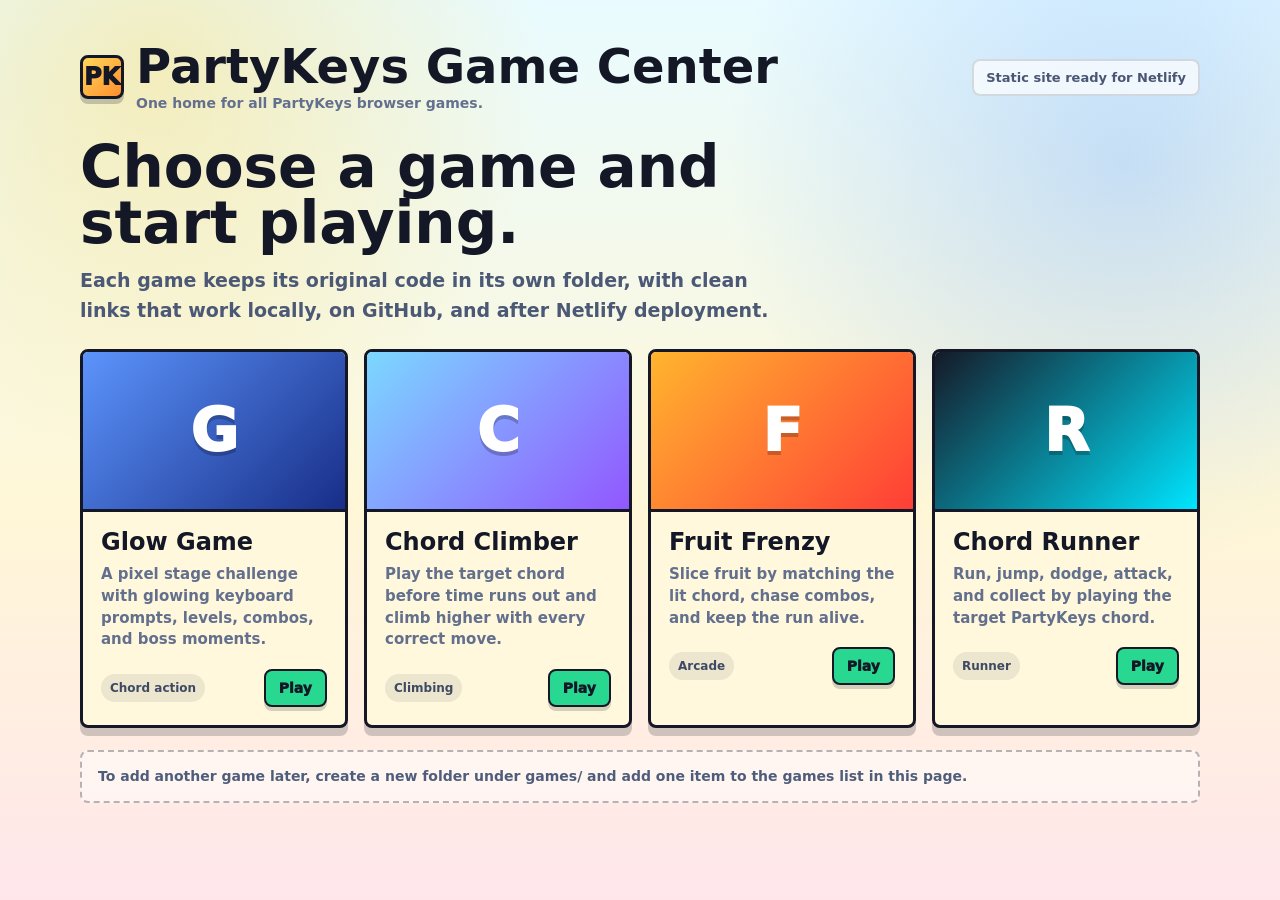
==== partykeys-games/index.html @ 01f0433d "Add files via upload" ====
<!doctype html>
<html lang="en">
  <head>
    <meta charset="UTF-8" />
    <meta name="viewport" content="width=device-width, initial-scale=1.0" />
    <title>PartyKeys Game Center</title>
    <style>
      :root {
        --ink: #131726;
        --paper: #fff8dd;
        --muted: #63708d;
        --line: rgba(19, 23, 38, 0.14);
        --hot: #ff3e6c;
        --sun: #ffd75a;
        --mint: #28d891;
        --blue: #2f7dff;
      }

      * {
        box-sizing: border-box;
      }

      body {
        margin: 0;
        min-height: 100vh;
        color: var(--ink);
        font-family: Inter, ui-sans-serif, system-ui, -apple-system, BlinkMacSystemFont, "Segoe UI", sans-serif;
        background:
          radial-gradient(circle at 12% 8%, rgba(255, 215, 90, 0.38), transparent 28%),
          radial-gradient(circle at 88% 18%, rgba(47, 125, 255, 0.22), transparent 30%),
          linear-gradient(180deg, #e9fbff 0%, #fff7d7 56%, #ffe6eb 100%);
      }

      a {
        color: inherit;
        text-decoration: none;
      }

      .shell {
        width: min(1120px, calc(100% - 32px));
        margin: 0 auto;
        padding: 28px 0 40px;
      }

      header {
        display: flex;
        align-items: center;
        justify-content: space-between;
        gap: 18px;
        padding: 16px 0 28px;
      }

      .brand {
        display: flex;
        align-items: center;
        gap: 12px;
        min-width: 0;
      }

      .logo {
        display: grid;
        place-items: center;
        width: 44px;
        height: 44px;
        flex: 0 0 auto;
        border: 3px solid var(--ink);
        border-radius: 8px;
        background: linear-gradient(135deg, var(--sun), #ff8f2d);
        box-shadow: 0 5px 0 rgba(19, 23, 38, 0.22);
        font-size: 24px;
        font-weight: 950;
      }

      .brand h1 {
        margin: 0;
        font-size: clamp(24px, 4.4vw, 48px);
        line-height: 0.95;
        letter-spacing: 0;
      }

      .brand p {
        margin: 5px 0 0;
        color: var(--muted);
        font-size: 14px;
        font-weight: 750;
      }

      .badge {
        flex: 0 0 auto;
        padding: 9px 12px;
        border: 2px solid var(--line);
        border-radius: 8px;
        background: rgba(255, 255, 255, 0.7);
        color: #495674;
        font-size: 13px;
        font-weight: 850;
      }

      .hero {
        display: grid;
        gap: 18px;
        margin-bottom: 24px;
      }

      .hero-copy {
        width: min(720px, 100%);
      }

      .hero-copy h2 {
        margin: 0;
        font-size: clamp(28px, 5vw, 58px);
        line-height: 0.98;
        letter-spacing: 0;
      }

      .hero-copy p {
        margin: 14px 0 0;
        color: #4b5876;
        font-size: clamp(16px, 2vw, 19px);
        line-height: 1.55;
        font-weight: 700;
      }

      .game-grid {
        display: grid;
        grid-template-columns: repeat(auto-fit, minmax(240px, 1fr));
        gap: 16px;
      }

      .game-card {
        position: relative;
        min-height: 340px;
        overflow: hidden;
        border: 3px solid var(--ink);
        border-radius: 8px;
        background: var(--paper);
        box-shadow: 0 8px 0 rgba(19, 23, 38, 0.2);
        transition: transform 160ms ease, box-shadow 160ms ease;
      }

      .game-card:hover {
        transform: translateY(-4px);
        box-shadow: 0 12px 0 rgba(19, 23, 38, 0.22);
      }

      .card-art {
        height: 160px;
        display: grid;
        place-items: center;
        border-bottom: 3px solid var(--ink);
        color: #fff;
        font-size: 58px;
        font-weight: 950;
        text-shadow: 0 4px 0 rgba(0, 0, 0, 0.22);
      }

      .game-card:nth-child(1) .card-art {
        background: linear-gradient(135deg, #5c94fc, #182e88);
      }

      .game-card:nth-child(2) .card-art {
        background: linear-gradient(135deg, #7bd8ff, #9257ff);
      }

      .game-card:nth-child(3) .card-art {
        background: linear-gradient(135deg, #ffb52e, #ff3e36);
      }

      .game-card:nth-child(4) .card-art {
        background: linear-gradient(135deg, #151a28, #00e5ff);
      }

      .card-body {
        padding: 18px;
      }

      .card-body h3 {
        margin: 0;
        font-size: 24px;
        line-height: 1;
      }

      .card-body p {
        margin: 10px 0 18px;
        color: var(--muted);
        font-size: 15px;
        line-height: 1.45;
        font-weight: 700;
      }

      .card-footer {
        display: flex;
        align-items: center;
        justify-content: space-between;
        gap: 10px;
      }

      .tag {
        padding: 7px 9px;
        border-radius: 999px;
        background: rgba(19, 23, 38, 0.08);
        color: #3e4962;
        font-size: 12px;
        font-weight: 850;
      }

      .play {
        padding: 9px 13px;
        border: 2px solid var(--ink);
        border-radius: 8px;
        background: var(--mint);
        color: var(--ink);
        font-size: 14px;
        font-weight: 950;
        box-shadow: 0 4px 0 rgba(19, 23, 38, 0.18);
      }

      .add-note {
        margin-top: 22px;
        padding: 14px 16px;
        border: 2px dashed rgba(19, 23, 38, 0.3);
        border-radius: 8px;
        background: rgba(255, 255, 255, 0.48);
        color: #4f5d7c;
        font-size: 14px;
        font-weight: 750;
        line-height: 1.5;
      }

      @media (max-width: 840px) {
        header {
          align-items: flex-start;
          flex-direction: column;
        }

        .game-grid {
          grid-template-columns: 1fr;
        }

        .game-card {
          min-height: 0;
        }

        .card-art {
          height: 132px;
        }
      }

      @media (max-width: 520px) {
        .shell {
          width: min(100% - 20px, 1120px);
          padding-top: 16px;
        }

        .logo {
          width: 38px;
          height: 38px;
        }

        .card-body {
          padding: 15px;
        }
      }
    </style>
  </head>
  <body>
    <div class="shell">
      <header>
        <div class="brand">
          <div class="logo">PK</div>
          <div>
            <h1>PartyKeys Game Center</h1>
            <p>One home for all PartyKeys browser games.</p>
          </div>
        </div>
        <div class="badge">Static site ready for Netlify</div>
      </header>

      <main>
        <section class="hero" aria-labelledby="heroTitle">
          <div class="hero-copy">
            <h2 id="heroTitle">Choose a game and start playing.</h2>
            <p>Each game keeps its original code in its own folder, with clean links that work locally, on GitHub, and after Netlify deployment.</p>
          </div>
        </section>

        <section class="game-grid" id="gameGrid" aria-label="PartyKeys games"></section>

        <div class="add-note">
          To add another game later, create a new folder under <strong>games/</strong> and add one item to the <strong>games</strong> list in this page.
        </div>
      </main>
    </div>

    <script>
      const games = [
        {
          title: "Glow Game",
          description: "A pixel stage challenge with glowing keyboard prompts, levels, combos, and boss moments.",
          url: "./games/glow-game/",
          mark: "G",
          tag: "Chord action"
        },
        {
          title: "Chord Climber",
          description: "Play the target chord before time runs out and climb higher with every correct move.",
          url: "./games/chord-climber/",
          mark: "C",
          tag: "Climbing"
        },
        {
          title: "Fruit Frenzy",
          description: "Slice fruit by matching the lit chord, chase combos, and keep the run alive.",
          url: "./games/fruit-frenzy/",
          mark: "F",
          tag: "Arcade"
        },
        {
          title: "Chord Runner",
          description: "Run, jump, dodge, attack, and collect by playing the target PartyKeys chord.",
          url: "./games/chord-runner/",
          mark: "R",
          tag: "Runner"
        }
      ];

      const gameGrid = document.getElementById("gameGrid");

      gameGrid.innerHTML = games.map((game) => `
        <a class="game-card" href="${game.url}" aria-label="Play ${game.title}">
          <div class="card-art" aria-hidden="true">${game.mark}</div>
          <div class="card-body">
            <h3>${game.title}</h3>
            <p>${game.description}</p>
            <div class="card-footer">
              <span class="tag">${game.tag}</span>
              <span class="play">Play</span>
            </div>
          </div>
        </a>
      `).join("");
    </script>
  </body>
</html>
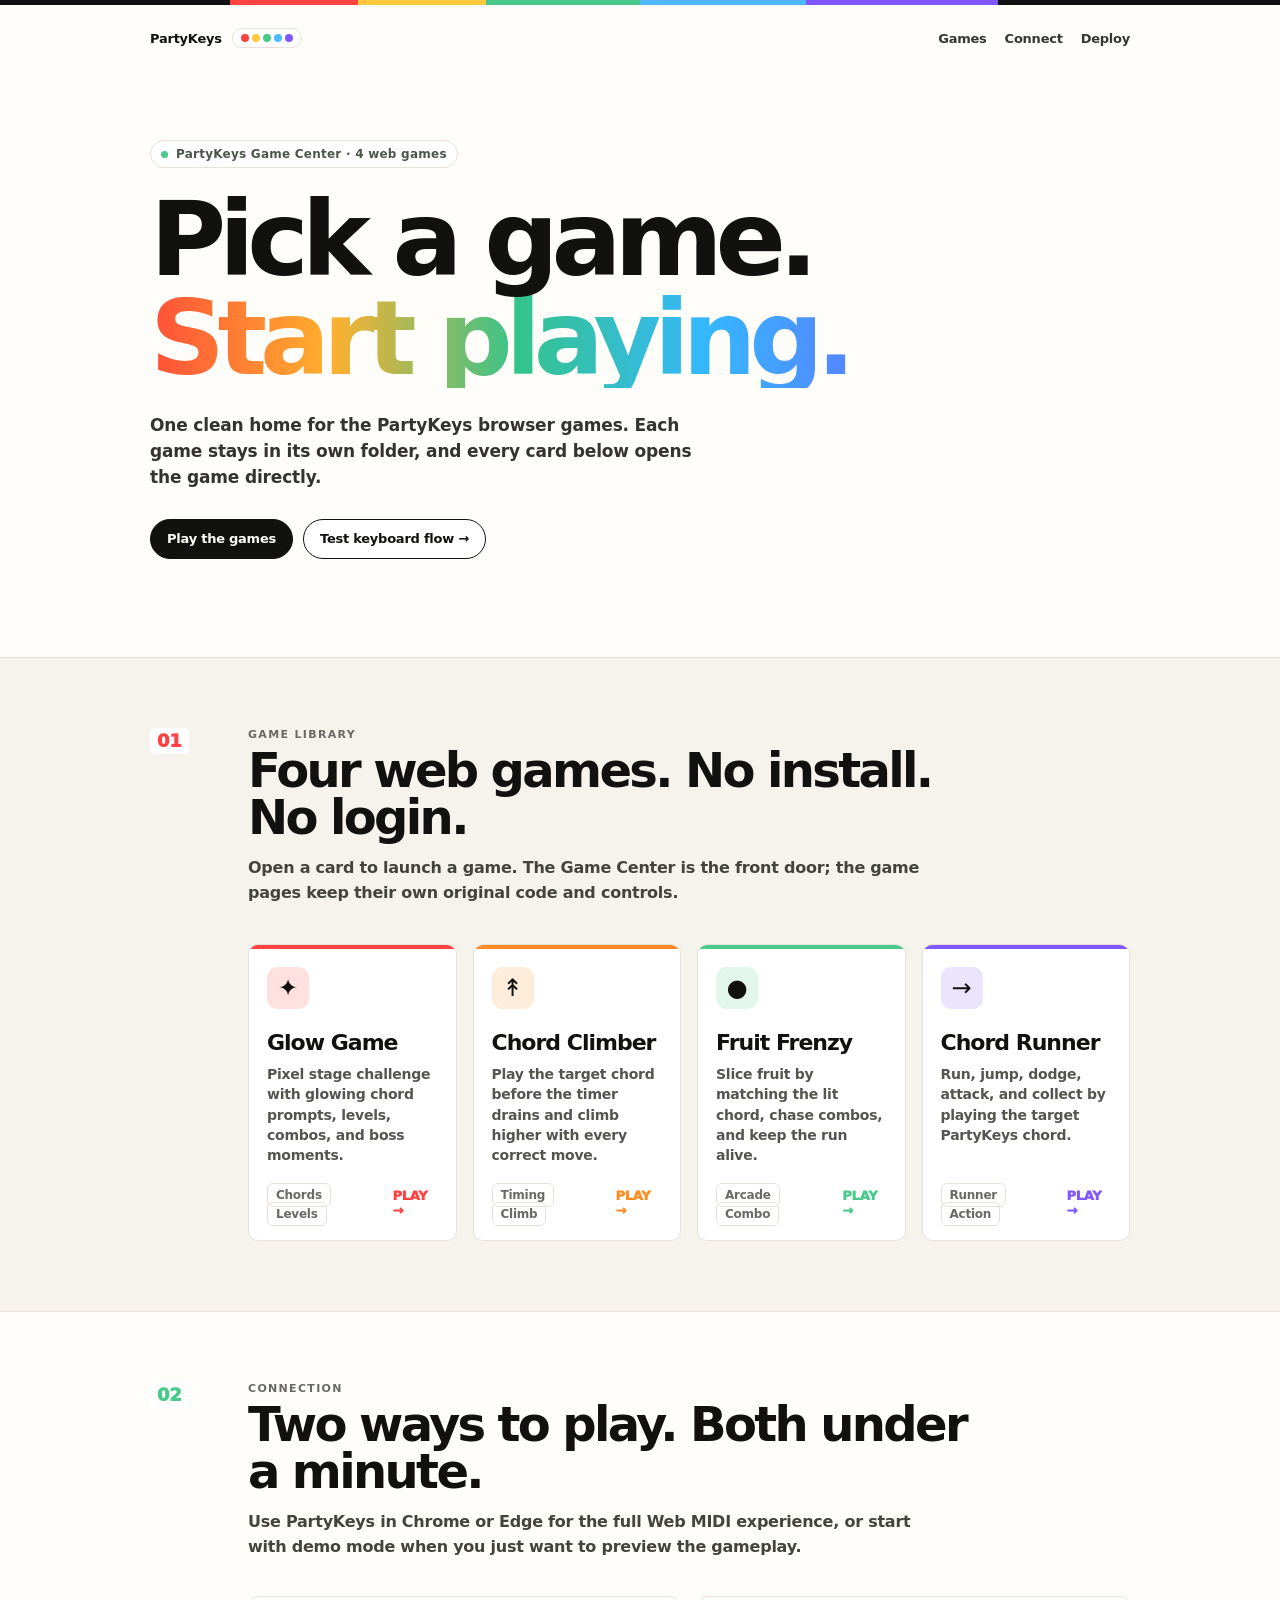
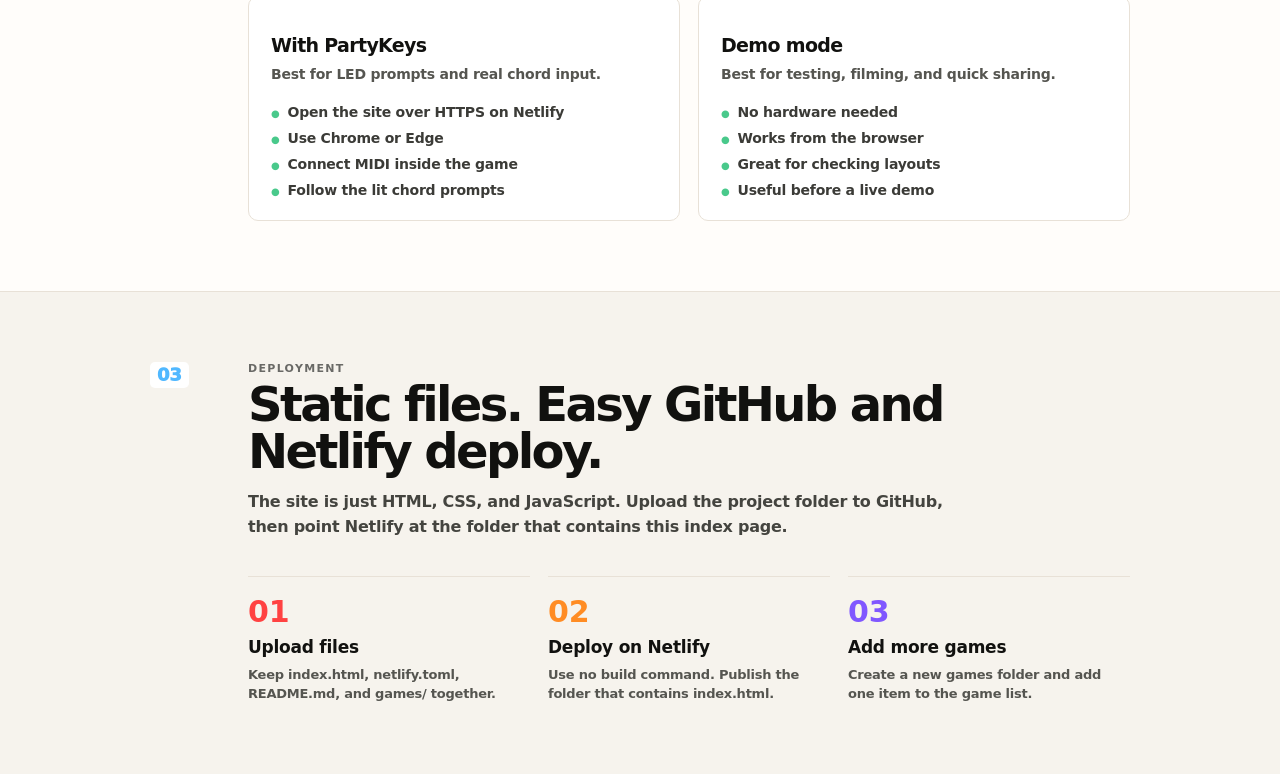
==== commit 5c702f02: "Add files via upload" ====
--- a/partykeys-games/index.html
+++ b/partykeys-games/index.html
@@ -3,32 +3,45 @@
   <head>
     <meta charset="UTF-8" />
     <meta name="viewport" content="width=device-width, initial-scale=1.0" />
-    <title>PartyKeys Game Center</title>
+    <title>PartyKeys Games</title>
     <style>
       :root {
-        --ink: #131726;
-        --paper: #fff8dd;
-        --muted: #63708d;
-        --line: rgba(19, 23, 38, 0.14);
-        --hot: #ff3e6c;
-        --sun: #ffd75a;
-        --mint: #28d891;
-        --blue: #2f7dff;
+        --ink: #11110f;
+        --muted: #696966;
+        --paper: #fffdfa;
+        --soft: #f6f3ed;
+        --line: #e8e1d7;
+        --red: #ff4242;
+        --yellow: #ffc83d;
+        --green: #49c98b;
+        --blue: #50b8ff;
+        --violet: #8057ff;
+        --orange: #ff8c24;
       }
 
       * {
         box-sizing: border-box;
       }
 
+      html {
+        scroll-behavior: smooth;
+      }
+
       body {
         margin: 0;
-        min-height: 100vh;
         color: var(--ink);
+        background: var(--paper);
         font-family: Inter, ui-sans-serif, system-ui, -apple-system, BlinkMacSystemFont, "Segoe UI", sans-serif;
-        background:
-          radial-gradient(circle at 12% 8%, rgba(255, 215, 90, 0.38), transparent 28%),
-          radial-gradient(circle at 88% 18%, rgba(47, 125, 255, 0.22), transparent 30%),
-          linear-gradient(180deg, #e9fbff 0%, #fff7d7 56%, #ffe6eb 100%);
+        letter-spacing: -0.015em;
+      }
+
+      body::before {
+        content: "";
+        position: fixed;
+        inset: 0 0 auto;
+        z-index: 5;
+        height: 5px;
+        background: linear-gradient(90deg, #111 0 18%, var(--red) 18% 28%, var(--yellow) 28% 38%, var(--green) 38% 50%, var(--blue) 50% 63%, var(--violet) 63% 78%, #111 78% 100%);
       }
 
       a {
@@ -36,201 +49,378 @@
         text-decoration: none;
       }
 
-      .shell {
-        width: min(1120px, calc(100% - 32px));
+      .wrap {
+        width: min(980px, calc(100% - 40px));
         margin: 0 auto;
-        padding: 28px 0 40px;
-      }
-
-      header {
+      }
+
+      .topbar {
         display: flex;
         align-items: center;
         justify-content: space-between;
+        gap: 20px;
+        padding: 28px 0 22px;
+        font-size: 13px;
+      }
+
+      .brand {
+        display: flex;
+        align-items: center;
+        gap: 10px;
+        font-weight: 850;
+      }
+
+      .brand-mark {
+        display: inline-flex;
+        align-items: center;
+        gap: 3px;
+        padding: 5px 8px;
+        border: 1px solid var(--line);
+        border-radius: 999px;
+        background: #fff;
+      }
+
+      .brand-dot {
+        width: 8px;
+        height: 8px;
+        border-radius: 999px;
+      }
+
+      .nav {
+        display: flex;
+        align-items: center;
         gap: 18px;
-        padding: 16px 0 28px;
-      }
-
-      .brand {
-        display: flex;
-        align-items: center;
-        gap: 12px;
-        min-width: 0;
-      }
-
-      .logo {
+        color: #363633;
+        font-weight: 700;
+      }
+
+      .hero {
+        padding: 70px 0 98px;
+      }
+
+      .eyebrow {
+        display: inline-flex;
+        align-items: center;
+        gap: 8px;
+        padding: 6px 10px;
+        border: 1px solid var(--line);
+        border-radius: 999px;
+        background: #fff;
+        color: #4c554a;
+        font-size: 12px;
+        font-weight: 850;
+        letter-spacing: 0.02em;
+      }
+
+      .eyebrow::before {
+        content: "";
+        width: 7px;
+        height: 7px;
+        border-radius: 999px;
+        background: var(--green);
+      }
+
+      h1 {
+        margin: 22px 0 0;
+        max-width: 820px;
+        font-size: clamp(54px, 9vw, 104px);
+        line-height: 0.95;
+        letter-spacing: -0.07em;
+      }
+
+      .gradient-line {
+        display: block;
+        background: linear-gradient(90deg, #ff5038 0%, #ffb02e 22%, #34c48c 45%, #35b7ff 68%, #6f5cff 100%);
+        -webkit-background-clip: text;
+        background-clip: text;
+        color: transparent;
+      }
+
+      .hero-copy {
+        width: min(560px, 100%);
+        margin-top: 24px;
+        color: #33332f;
+        font-size: 17px;
+        line-height: 1.55;
+        font-weight: 600;
+        letter-spacing: -0.01em;
+      }
+
+      .hero-actions {
+        display: flex;
+        flex-wrap: wrap;
+        gap: 10px;
+        margin-top: 28px;
+      }
+
+      .button {
+        display: inline-flex;
+        align-items: center;
+        justify-content: center;
+        min-height: 40px;
+        padding: 10px 16px;
+        border: 1.5px solid var(--ink);
+        border-radius: 999px;
+        font-size: 13px;
+        font-weight: 900;
+      }
+
+      .button.primary {
+        background: var(--ink);
+        color: #fff;
+      }
+
+      .button.secondary {
+        background: #fff;
+      }
+
+      .section {
+        border-top: 1px solid var(--line);
+        background: var(--section-bg, var(--paper));
+      }
+
+      .section-inner {
+        display: grid;
+        grid-template-columns: 74px 1fr;
+        gap: 24px;
+        padding: 70px 0;
+      }
+
+      .num {
+        align-self: start;
+        justify-self: start;
+        padding: 4px 7px;
+        border-radius: 5px;
+        background: #fff;
+        color: var(--num-color, var(--red));
+        font-size: 18px;
+        font-weight: 950;
+        line-height: 1;
+      }
+
+      .section-kicker {
+        color: var(--muted);
+        font-size: 11px;
+        font-weight: 900;
+        letter-spacing: 0.12em;
+        text-transform: uppercase;
+      }
+
+      h2 {
+        margin: 6px 0 0;
+        max-width: 760px;
+        font-size: clamp(30px, 5vw, 48px);
+        line-height: 0.98;
+        letter-spacing: -0.055em;
+      }
+
+      .lead {
+        max-width: 700px;
+        margin: 14px 0 0;
+        color: #44443f;
+        font-size: 16px;
+        line-height: 1.6;
+        font-weight: 600;
+      }
+
+      .game-card,
+      .note-card {
+        border: 1px solid var(--line);
+        border-radius: 10px;
+        background: #fff;
+      }
+
+      .note-card h3 {
+        margin: 16px 0 8px;
+        font-size: 19px;
+        line-height: 1.1;
+        letter-spacing: -0.035em;
+      }
+
+      .note-card p {
+        margin: 0;
+        color: #555550;
+        font-size: 14px;
+        line-height: 1.55;
+        font-weight: 600;
+      }
+
+      .game-grid {
+        display: grid;
+        grid-template-columns: repeat(4, minmax(0, 1fr));
+        gap: 16px;
+        margin-top: 38px;
+      }
+
+      .game-card {
+        position: relative;
+        min-height: 245px;
+        display: flex;
+        flex-direction: column;
+        overflow: hidden;
+      }
+
+      .game-card::before {
+        content: "";
+        height: 4px;
+        background: var(--accent);
+      }
+
+      .game-body {
+        display: flex;
+        flex: 1;
+        flex-direction: column;
+        padding: 18px;
+      }
+
+      .game-icon {
+        width: 42px;
+        height: 42px;
         display: grid;
         place-items: center;
-        width: 44px;
-        height: 44px;
-        flex: 0 0 auto;
-        border: 3px solid var(--ink);
-        border-radius: 8px;
-        background: linear-gradient(135deg, var(--sun), #ff8f2d);
-        box-shadow: 0 5px 0 rgba(19, 23, 38, 0.22);
+        margin-bottom: 22px;
+        border-radius: 10px;
+        background: color-mix(in srgb, var(--accent) 16%, white);
         font-size: 24px;
-        font-weight: 950;
-      }
-
-      .brand h1 {
+      }
+
+      .game-card h3 {
         margin: 0;
-        font-size: clamp(24px, 4.4vw, 48px);
-        line-height: 0.95;
-        letter-spacing: 0;
-      }
-
-      .brand p {
-        margin: 5px 0 0;
-        color: var(--muted);
+        font-size: 22px;
+        line-height: 1.06;
+        letter-spacing: -0.045em;
+      }
+
+      .game-card p {
+        margin: 10px 0 18px;
+        color: #555550;
         font-size: 14px;
-        font-weight: 750;
-      }
-
-      .badge {
-        flex: 0 0 auto;
-        padding: 9px 12px;
-        border: 2px solid var(--line);
-        border-radius: 8px;
-        background: rgba(255, 255, 255, 0.7);
-        color: #495674;
-        font-size: 13px;
-        font-weight: 850;
-      }
-
-      .hero {
-        display: grid;
-        gap: 18px;
-        margin-bottom: 24px;
-      }
-
-      .hero-copy {
-        width: min(720px, 100%);
-      }
-
-      .hero-copy h2 {
-        margin: 0;
-        font-size: clamp(28px, 5vw, 58px);
-        line-height: 0.98;
-        letter-spacing: 0;
-      }
-
-      .hero-copy p {
-        margin: 14px 0 0;
-        color: #4b5876;
-        font-size: clamp(16px, 2vw, 19px);
-        line-height: 1.55;
-        font-weight: 700;
-      }
-
-      .game-grid {
-        display: grid;
-        grid-template-columns: repeat(auto-fit, minmax(240px, 1fr));
-        gap: 16px;
-      }
-
-      .game-card {
-        position: relative;
-        min-height: 340px;
-        overflow: hidden;
-        border: 3px solid var(--ink);
-        border-radius: 8px;
-        background: var(--paper);
-        box-shadow: 0 8px 0 rgba(19, 23, 38, 0.2);
-        transition: transform 160ms ease, box-shadow 160ms ease;
-      }
-
-      .game-card:hover {
-        transform: translateY(-4px);
-        box-shadow: 0 12px 0 rgba(19, 23, 38, 0.22);
-      }
-
-      .card-art {
-        height: 160px;
-        display: grid;
-        place-items: center;
-        border-bottom: 3px solid var(--ink);
-        color: #fff;
-        font-size: 58px;
-        font-weight: 950;
-        text-shadow: 0 4px 0 rgba(0, 0, 0, 0.22);
-      }
-
-      .game-card:nth-child(1) .card-art {
-        background: linear-gradient(135deg, #5c94fc, #182e88);
-      }
-
-      .game-card:nth-child(2) .card-art {
-        background: linear-gradient(135deg, #7bd8ff, #9257ff);
-      }
-
-      .game-card:nth-child(3) .card-art {
-        background: linear-gradient(135deg, #ffb52e, #ff3e36);
-      }
-
-      .game-card:nth-child(4) .card-art {
-        background: linear-gradient(135deg, #151a28, #00e5ff);
-      }
-
-      .card-body {
-        padding: 18px;
-      }
-
-      .card-body h3 {
-        margin: 0;
-        font-size: 24px;
-        line-height: 1;
-      }
-
-      .card-body p {
-        margin: 10px 0 18px;
-        color: var(--muted);
-        font-size: 15px;
         line-height: 1.45;
-        font-weight: 700;
-      }
-
-      .card-footer {
+        font-weight: 600;
+      }
+
+      .game-footer {
         display: flex;
         align-items: center;
         justify-content: space-between;
         gap: 10px;
+        margin-top: auto;
       }
 
       .tag {
-        padding: 7px 9px;
-        border-radius: 999px;
-        background: rgba(19, 23, 38, 0.08);
-        color: #3e4962;
+        padding: 4px 8px;
+        border: 1px solid var(--line);
+        border-radius: 6px;
+        color: #696966;
         font-size: 12px;
-        font-weight: 850;
+        font-weight: 800;
       }
 
       .play {
-        padding: 9px 13px;
-        border: 2px solid var(--ink);
-        border-radius: 8px;
-        background: var(--mint);
-        color: var(--ink);
+        color: var(--accent);
+        font-size: 13px;
+        font-weight: 950;
+        text-transform: uppercase;
+      }
+
+      .connect-grid {
+        display: grid;
+        grid-template-columns: repeat(2, minmax(0, 1fr));
+        gap: 18px;
+        margin-top: 36px;
+      }
+
+      .note-card {
+        padding: 22px;
+      }
+
+      .check-list {
+        display: grid;
+        gap: 10px;
+        margin: 18px 0 0;
+        padding: 0;
+        list-style: none;
+        color: #3b3b37;
         font-size: 14px;
-        font-weight: 950;
-        box-shadow: 0 4px 0 rgba(19, 23, 38, 0.18);
-      }
-
-      .add-note {
-        margin-top: 22px;
-        padding: 14px 16px;
-        border: 2px dashed rgba(19, 23, 38, 0.3);
-        border-radius: 8px;
-        background: rgba(255, 255, 255, 0.48);
-        color: #4f5d7c;
-        font-size: 14px;
-        font-weight: 750;
+        font-weight: 650;
+      }
+
+      .check-list li::before {
+        content: "●";
+        margin-right: 8px;
+        color: var(--green);
+        font-size: 10px;
+      }
+
+      .closing {
+        display: grid;
+        grid-template-columns: repeat(3, minmax(0, 1fr));
+        gap: 18px;
+        margin-top: 36px;
+      }
+
+      .mini {
+        padding: 20px 0 0;
+        border-top: 1px solid var(--line);
+      }
+
+      .mini strong {
+        display: block;
+        color: var(--mini-color);
+        font-size: 30px;
+        line-height: 1;
+      }
+
+      .mini h3 {
+        margin: 10px 0 8px;
+        font-size: 17px;
+      }
+
+      .mini p {
+        margin: 0;
+        color: #555550;
+        font-size: 13px;
         line-height: 1.5;
-      }
-
-      @media (max-width: 840px) {
-        header {
+        font-weight: 600;
+      }
+
+      @media (max-width: 900px) {
+        .game-grid {
+          grid-template-columns: repeat(2, minmax(0, 1fr));
+        }
+
+        .connect-grid,
+        .closing {
+          grid-template-columns: 1fr;
+        }
+      }
+
+      @media (max-width: 640px) {
+        .wrap {
+          width: min(100% - 28px, 980px);
+        }
+
+        .topbar {
           align-items: flex-start;
           flex-direction: column;
+          gap: 12px;
+        }
+
+        .nav {
+          width: 100%;
+          justify-content: space-between;
+          gap: 10px;
+          font-size: 12px;
+        }
+
+        .hero {
+          padding: 48px 0 70px;
+        }
+
+        .section-inner {
+          grid-template-columns: 1fr;
+          gap: 16px;
+          padding: 52px 0;
         }
 
         .game-grid {
@@ -239,102 +429,166 @@
 
         .game-card {
           min-height: 0;
-        }
-
-        .card-art {
-          height: 132px;
-        }
-      }
-
-      @media (max-width: 520px) {
-        .shell {
-          width: min(100% - 20px, 1120px);
-          padding-top: 16px;
-        }
-
-        .logo {
-          width: 38px;
-          height: 38px;
-        }
-
-        .card-body {
-          padding: 15px;
         }
       }
     </style>
   </head>
   <body>
-    <div class="shell">
-      <header>
-        <div class="brand">
-          <div class="logo">PK</div>
+    <header class="wrap topbar">
+      <a class="brand" href="./" aria-label="PartyKeys Games home">
+        <span>PartyKeys</span>
+        <span class="brand-mark" aria-hidden="true">
+          <span class="brand-dot" style="background: var(--red)"></span>
+          <span class="brand-dot" style="background: var(--yellow)"></span>
+          <span class="brand-dot" style="background: var(--green)"></span>
+          <span class="brand-dot" style="background: var(--blue)"></span>
+          <span class="brand-dot" style="background: var(--violet)"></span>
+        </span>
+      </a>
+      <nav class="nav" aria-label="Main navigation">
+        <a href="#games">Games</a>
+        <a href="#connect">Connect</a>
+        <a href="#deploy">Deploy</a>
+      </nav>
+    </header>
+
+    <main>
+      <section class="wrap hero">
+        <div class="eyebrow">PartyKeys Game Center · 4 web games</div>
+        <h1>
+          Pick a game.
+          <span class="gradient-line">Start playing.</span>
+        </h1>
+        <p class="hero-copy">
+          One clean home for the PartyKeys browser games. Each game stays in its own folder, and every card below opens the game directly.
+        </p>
+        <div class="hero-actions">
+          <a class="button primary" href="#games">Play the games</a>
+          <a class="button secondary" href="./games/chord-runner/">Test keyboard flow →</a>
+        </div>
+      </section>
+
+      <section class="section" id="games" style="--section-bg: var(--soft); --num-color: var(--red)">
+        <div class="wrap section-inner">
+          <div class="num">01</div>
           <div>
-            <h1>PartyKeys Game Center</h1>
-            <p>One home for all PartyKeys browser games.</p>
+            <div class="section-kicker">Game library</div>
+            <h2>Four web games. No install. No login.</h2>
+            <p class="lead">Open a card to launch a game. The Game Center is the front door; the game pages keep their own original code and controls.</p>
+            <div class="game-grid" id="gameGrid" aria-label="PartyKeys games"></div>
           </div>
         </div>
-        <div class="badge">Static site ready for Netlify</div>
-      </header>
-
-      <main>
-        <section class="hero" aria-labelledby="heroTitle">
-          <div class="hero-copy">
-            <h2 id="heroTitle">Choose a game and start playing.</h2>
-            <p>Each game keeps its original code in its own folder, with clean links that work locally, on GitHub, and after Netlify deployment.</p>
+      </section>
+
+      <section class="section" id="connect" style="--num-color: var(--green)">
+        <div class="wrap section-inner">
+          <div class="num">02</div>
+          <div>
+            <div class="section-kicker">Connection</div>
+            <h2>Two ways to play. Both under a minute.</h2>
+            <p class="lead">Use PartyKeys in Chrome or Edge for the full Web MIDI experience, or start with demo mode when you just want to preview the gameplay.</p>
+            <div class="connect-grid">
+              <article class="note-card">
+                <h3>With PartyKeys</h3>
+                <p>Best for LED prompts and real chord input.</p>
+                <ul class="check-list">
+                  <li>Open the site over HTTPS on Netlify</li>
+                  <li>Use Chrome or Edge</li>
+                  <li>Connect MIDI inside the game</li>
+                  <li>Follow the lit chord prompts</li>
+                </ul>
+              </article>
+              <article class="note-card">
+                <h3>Demo mode</h3>
+                <p>Best for testing, filming, and quick sharing.</p>
+                <ul class="check-list">
+                  <li>No hardware needed</li>
+                  <li>Works from the browser</li>
+                  <li>Great for checking layouts</li>
+                  <li>Useful before a live demo</li>
+                </ul>
+              </article>
+            </div>
           </div>
-        </section>
-
-        <section class="game-grid" id="gameGrid" aria-label="PartyKeys games"></section>
-
-        <div class="add-note">
-          To add another game later, create a new folder under <strong>games/</strong> and add one item to the <strong>games</strong> list in this page.
         </div>
-      </main>
-    </div>
+      </section>
+
+      <section class="section" id="deploy" style="--section-bg: var(--soft); --num-color: var(--blue)">
+        <div class="wrap section-inner">
+          <div class="num">03</div>
+          <div>
+            <div class="section-kicker">Deployment</div>
+            <h2>Static files. Easy GitHub and Netlify deploy.</h2>
+            <p class="lead">The site is just HTML, CSS, and JavaScript. Upload the project folder to GitHub, then point Netlify at the folder that contains this index page.</p>
+            <div class="closing">
+              <div class="mini" style="--mini-color: var(--red)">
+                <strong>01</strong>
+                <h3>Upload files</h3>
+                <p>Keep index.html, netlify.toml, README.md, and games/ together.</p>
+              </div>
+              <div class="mini" style="--mini-color: var(--orange)">
+                <strong>02</strong>
+                <h3>Deploy on Netlify</h3>
+                <p>Use no build command. Publish the folder that contains index.html.</p>
+              </div>
+              <div class="mini" style="--mini-color: var(--violet)">
+                <strong>03</strong>
+                <h3>Add more games</h3>
+                <p>Create a new games folder and add one item to the game list.</p>
+              </div>
+            </div>
+          </div>
+        </div>
+      </section>
+    </main>
 
     <script>
       const games = [
         {
           title: "Glow Game",
-          description: "A pixel stage challenge with glowing keyboard prompts, levels, combos, and boss moments.",
+          description: "Pixel stage challenge with glowing chord prompts, levels, combos, and boss moments.",
           url: "./games/glow-game/",
-          mark: "G",
-          tag: "Chord action"
+          icon: "✦",
+          accent: "#ff4242",
+          tags: ["Chords", "Levels"]
         },
         {
           title: "Chord Climber",
-          description: "Play the target chord before time runs out and climb higher with every correct move.",
+          description: "Play the target chord before the timer drains and climb higher with every correct move.",
           url: "./games/chord-climber/",
-          mark: "C",
-          tag: "Climbing"
+          icon: "↟",
+          accent: "#ff8c24",
+          tags: ["Timing", "Climb"]
         },
         {
           title: "Fruit Frenzy",
           description: "Slice fruit by matching the lit chord, chase combos, and keep the run alive.",
           url: "./games/fruit-frenzy/",
-          mark: "F",
-          tag: "Arcade"
+          icon: "●",
+          accent: "#49c98b",
+          tags: ["Arcade", "Combo"]
         },
         {
           title: "Chord Runner",
           description: "Run, jump, dodge, attack, and collect by playing the target PartyKeys chord.",
           url: "./games/chord-runner/",
-          mark: "R",
-          tag: "Runner"
+          icon: "→",
+          accent: "#8057ff",
+          tags: ["Runner", "Action"]
         }
       ];
 
       const gameGrid = document.getElementById("gameGrid");
 
       gameGrid.innerHTML = games.map((game) => `
-        <a class="game-card" href="${game.url}" aria-label="Play ${game.title}">
-          <div class="card-art" aria-hidden="true">${game.mark}</div>
-          <div class="card-body">
+        <a class="game-card" href="${game.url}" style="--accent:${game.accent}" aria-label="Play ${game.title}">
+          <div class="game-body">
+            <div class="game-icon" aria-hidden="true">${game.icon}</div>
             <h3>${game.title}</h3>
             <p>${game.description}</p>
-            <div class="card-footer">
-              <span class="tag">${game.tag}</span>
-              <span class="play">Play</span>
+            <div class="game-footer">
+              <span>${game.tags.map((tag) => `<span class="tag">${tag}</span>`).join(" ")}</span>
+              <span class="play">Play →</span>
             </div>
           </div>
         </a>
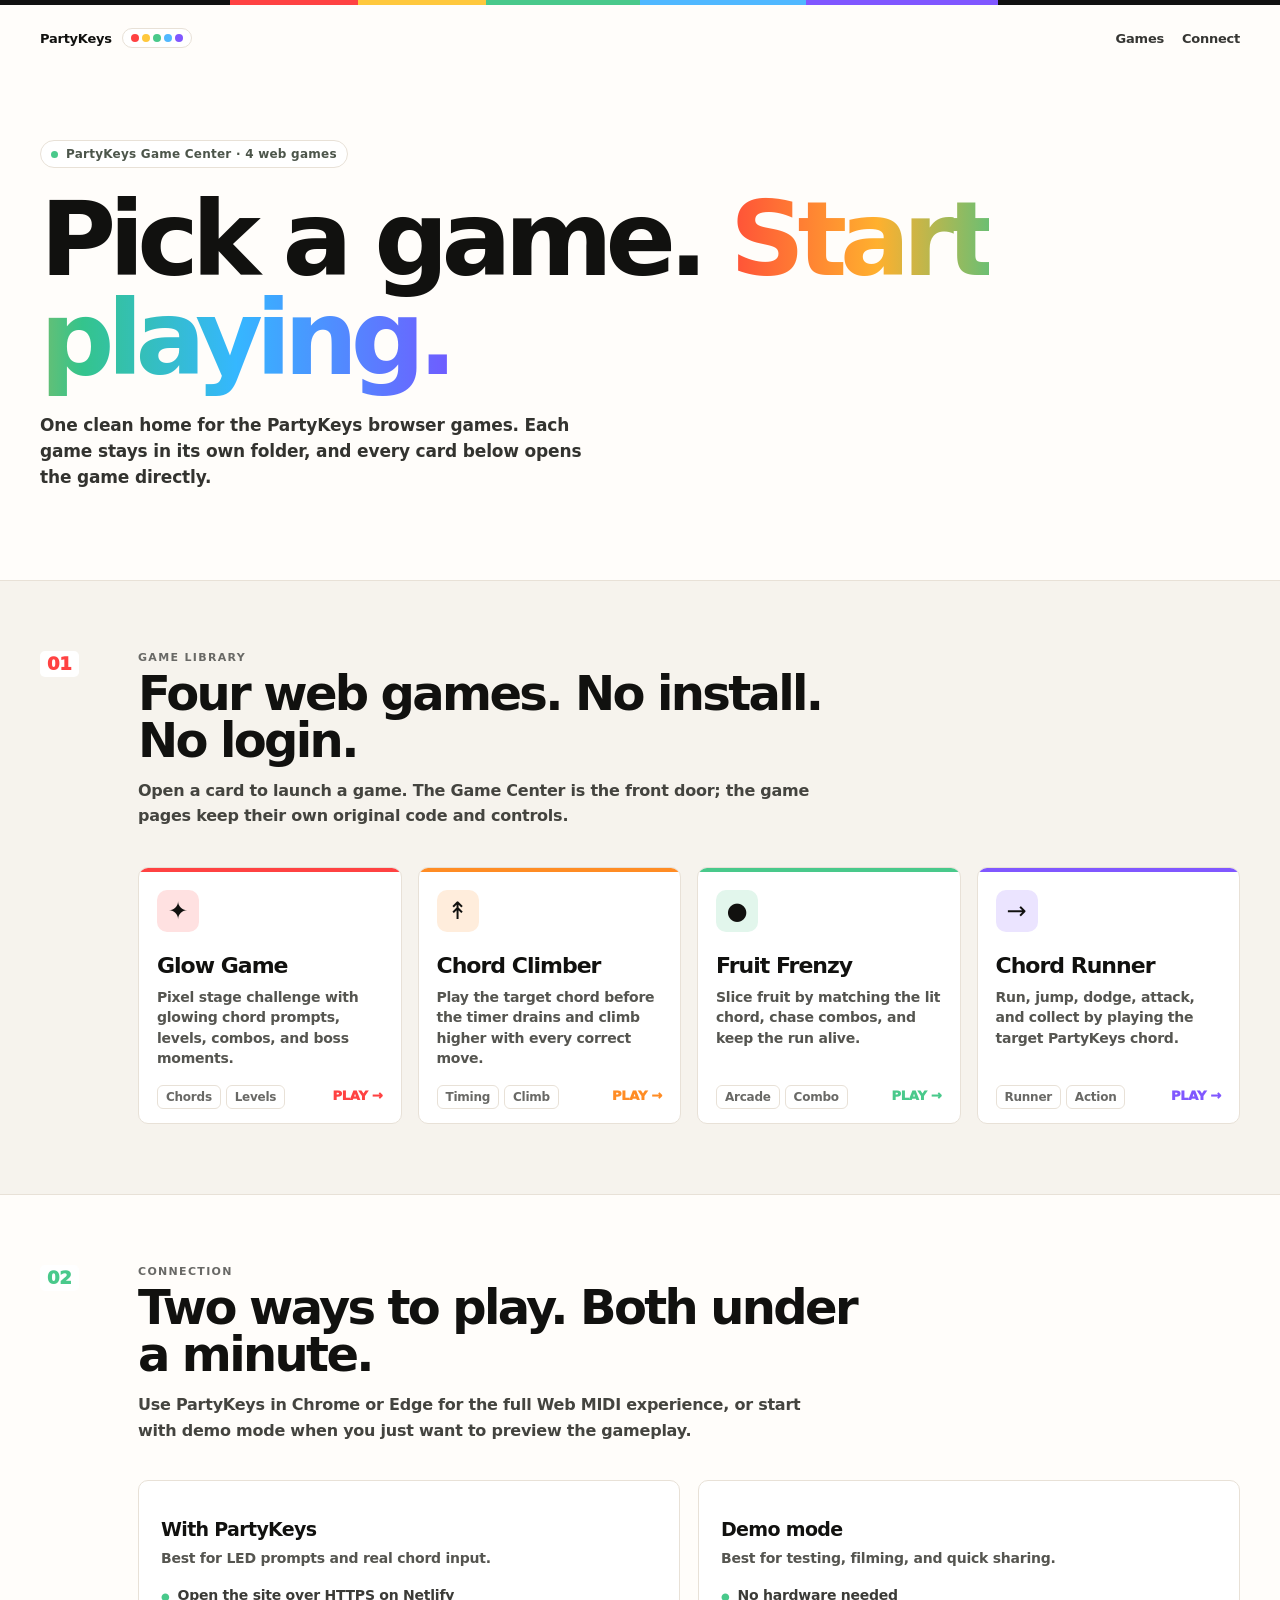
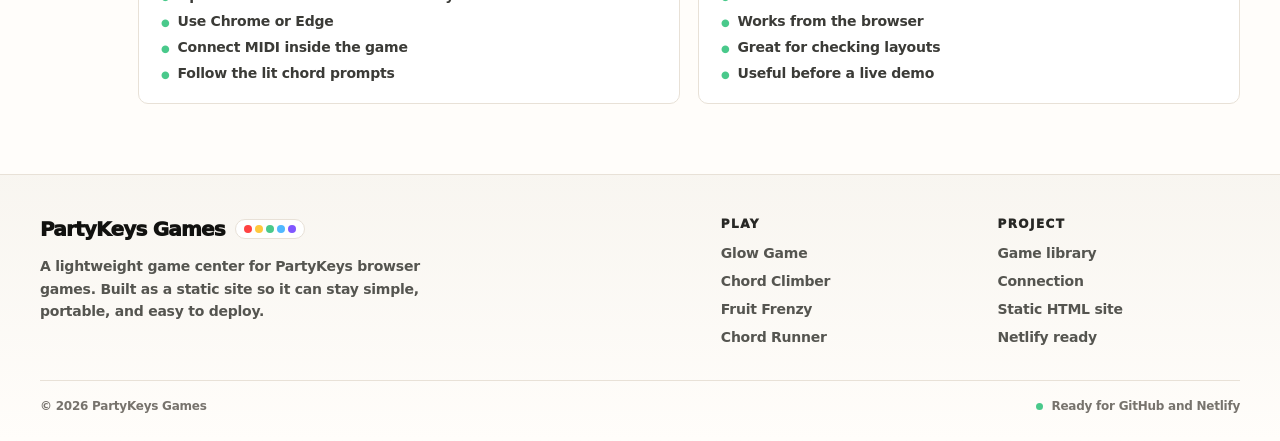
==== commit 8f26aca5: "Add files via upload" ====
--- a/partykeys-games/index.html
+++ b/partykeys-games/index.html
@@ -50,7 +50,7 @@
       }
 
       .wrap {
-        width: min(980px, calc(100% - 40px));
+        width: min(1440px, calc(100% - 80px));
         margin: 0 auto;
       }
 
@@ -95,7 +95,7 @@
       }
 
       .hero {
-        padding: 70px 0 98px;
+        padding: 70px 0 72px;
       }
 
       .eyebrow {
@@ -122,14 +122,14 @@
 
       h1 {
         margin: 22px 0 0;
-        max-width: 820px;
+        max-width: none;
         font-size: clamp(54px, 9vw, 104px);
         line-height: 0.95;
         letter-spacing: -0.07em;
       }
 
       .gradient-line {
-        display: block;
+        display: inline;
         background: linear-gradient(90deg, #ff5038 0%, #ffb02e 22%, #34c48c 45%, #35b7ff 68%, #6f5cff 100%);
         -webkit-background-clip: text;
         background-clip: text;
@@ -144,34 +144,6 @@
         line-height: 1.55;
         font-weight: 600;
         letter-spacing: -0.01em;
-      }
-
-      .hero-actions {
-        display: flex;
-        flex-wrap: wrap;
-        gap: 10px;
-        margin-top: 28px;
-      }
-
-      .button {
-        display: inline-flex;
-        align-items: center;
-        justify-content: center;
-        min-height: 40px;
-        padding: 10px 16px;
-        border: 1.5px solid var(--ink);
-        border-radius: 999px;
-        font-size: 13px;
-        font-weight: 900;
-      }
-
-      .button.primary {
-        background: var(--ink);
-        color: #fff;
-      }
-
-      .button.secondary {
-        background: #fff;
       }
 
       .section {
@@ -352,36 +324,96 @@
         font-size: 10px;
       }
 
-      .closing {
-        display: grid;
-        grid-template-columns: repeat(3, minmax(0, 1fr));
-        gap: 18px;
-        margin-top: 36px;
-      }
-
-      .mini {
-        padding: 20px 0 0;
+      .footer {
         border-top: 1px solid var(--line);
-      }
-
-      .mini strong {
-        display: block;
-        color: var(--mini-color);
-        font-size: 30px;
-        line-height: 1;
-      }
-
-      .mini h3 {
-        margin: 10px 0 8px;
-        font-size: 17px;
-      }
-
-      .mini p {
+        background:
+          linear-gradient(180deg, rgba(246, 243, 237, 0.75), #fffdfa),
+          var(--paper);
+      }
+
+      .footer-inner {
+        display: grid;
+        grid-template-columns: minmax(0, 1.2fr) repeat(2, minmax(150px, 0.45fr));
+        gap: 34px;
+        padding: 42px 0 34px;
+      }
+
+      .footer-brand {
+        display: grid;
+        gap: 14px;
+        align-content: start;
+      }
+
+      .footer-title {
+        display: flex;
+        align-items: center;
+        gap: 10px;
+        font-size: 20px;
+        font-weight: 950;
+        letter-spacing: -0.04em;
+      }
+
+      .footer-copy {
+        max-width: 420px;
         margin: 0;
         color: #555550;
-        font-size: 13px;
-        line-height: 1.5;
+        font-size: 14px;
+        line-height: 1.6;
         font-weight: 600;
+      }
+
+      .footer-col h3 {
+        margin: 0 0 12px;
+        color: #282825;
+        font-size: 12px;
+        font-weight: 950;
+        letter-spacing: 0.12em;
+        text-transform: uppercase;
+      }
+
+      .footer-links {
+        display: grid;
+        gap: 9px;
+        margin: 0;
+        padding: 0;
+        list-style: none;
+      }
+
+      .footer-links a,
+      .footer-links span {
+        color: #555550;
+        font-size: 14px;
+        font-weight: 700;
+      }
+
+      .footer-links a:hover {
+        color: var(--ink);
+      }
+
+      .footer-bottom {
+        display: flex;
+        align-items: center;
+        justify-content: space-between;
+        gap: 18px;
+        padding: 18px 0 28px;
+        border-top: 1px solid var(--line);
+        color: #77736d;
+        font-size: 12px;
+        font-weight: 750;
+      }
+
+      .footer-status {
+        display: inline-flex;
+        align-items: center;
+        gap: 8px;
+      }
+
+      .footer-status::before {
+        content: "";
+        width: 7px;
+        height: 7px;
+        border-radius: 999px;
+        background: var(--green);
       }
 
       @media (max-width: 900px) {
@@ -390,7 +422,7 @@
         }
 
         .connect-grid,
-        .closing {
+        .footer-inner {
           grid-template-columns: 1fr;
         }
       }
@@ -414,7 +446,7 @@
         }
 
         .hero {
-          padding: 48px 0 70px;
+          padding: 48px 0 50px;
         }
 
         .section-inner {
@@ -429,6 +461,11 @@
 
         .game-card {
           min-height: 0;
+        }
+
+        .footer-bottom {
+          align-items: flex-start;
+          flex-direction: column;
         }
       }
     </style>
@@ -448,7 +485,6 @@
       <nav class="nav" aria-label="Main navigation">
         <a href="#games">Games</a>
         <a href="#connect">Connect</a>
-        <a href="#deploy">Deploy</a>
       </nav>
     </header>
 
@@ -462,10 +498,6 @@
         <p class="hero-copy">
           One clean home for the PartyKeys browser games. Each game stays in its own folder, and every card below opens the game directly.
         </p>
-        <div class="hero-actions">
-          <a class="button primary" href="#games">Play the games</a>
-          <a class="button secondary" href="./games/chord-runner/">Test keyboard flow →</a>
-        </div>
       </section>
 
       <section class="section" id="games" style="--section-bg: var(--soft); --num-color: var(--red)">
@@ -512,35 +544,49 @@
           </div>
         </div>
       </section>
-
-      <section class="section" id="deploy" style="--section-bg: var(--soft); --num-color: var(--blue)">
-        <div class="wrap section-inner">
-          <div class="num">03</div>
-          <div>
-            <div class="section-kicker">Deployment</div>
-            <h2>Static files. Easy GitHub and Netlify deploy.</h2>
-            <p class="lead">The site is just HTML, CSS, and JavaScript. Upload the project folder to GitHub, then point Netlify at the folder that contains this index page.</p>
-            <div class="closing">
-              <div class="mini" style="--mini-color: var(--red)">
-                <strong>01</strong>
-                <h3>Upload files</h3>
-                <p>Keep index.html, netlify.toml, README.md, and games/ together.</p>
-              </div>
-              <div class="mini" style="--mini-color: var(--orange)">
-                <strong>02</strong>
-                <h3>Deploy on Netlify</h3>
-                <p>Use no build command. Publish the folder that contains index.html.</p>
-              </div>
-              <div class="mini" style="--mini-color: var(--violet)">
-                <strong>03</strong>
-                <h3>Add more games</h3>
-                <p>Create a new games folder and add one item to the game list.</p>
-              </div>
-            </div>
+    </main>
+
+    <footer class="footer">
+      <div class="wrap footer-inner">
+        <div class="footer-brand">
+          <div class="footer-title">
+            <span>PartyKeys Games</span>
+            <span class="brand-mark" aria-hidden="true">
+              <span class="brand-dot" style="background: var(--red)"></span>
+              <span class="brand-dot" style="background: var(--yellow)"></span>
+              <span class="brand-dot" style="background: var(--green)"></span>
+              <span class="brand-dot" style="background: var(--blue)"></span>
+              <span class="brand-dot" style="background: var(--violet)"></span>
+            </span>
           </div>
+          <p class="footer-copy">A lightweight game center for PartyKeys browser games. Built as a static site so it can stay simple, portable, and easy to deploy.</p>
         </div>
-      </section>
-    </main>
+
+        <div class="footer-col">
+          <h3>Play</h3>
+          <ul class="footer-links">
+            <li><a href="./games/glow-game/">Glow Game</a></li>
+            <li><a href="./games/chord-climber/">Chord Climber</a></li>
+            <li><a href="./games/fruit-frenzy/">Fruit Frenzy</a></li>
+            <li><a href="./games/chord-runner/">Chord Runner</a></li>
+          </ul>
+        </div>
+
+        <div class="footer-col">
+          <h3>Project</h3>
+          <ul class="footer-links">
+            <li><a href="#games">Game library</a></li>
+            <li><a href="#connect">Connection</a></li>
+            <li><span>Static HTML site</span></li>
+            <li><span>Netlify ready</span></li>
+          </ul>
+        </div>
+      </div>
+      <div class="wrap footer-bottom">
+        <span>© 2026 PartyKeys Games</span>
+        <span class="footer-status">Ready for GitHub and Netlify</span>
+      </div>
+    </footer>
 
     <script>
       const games = [
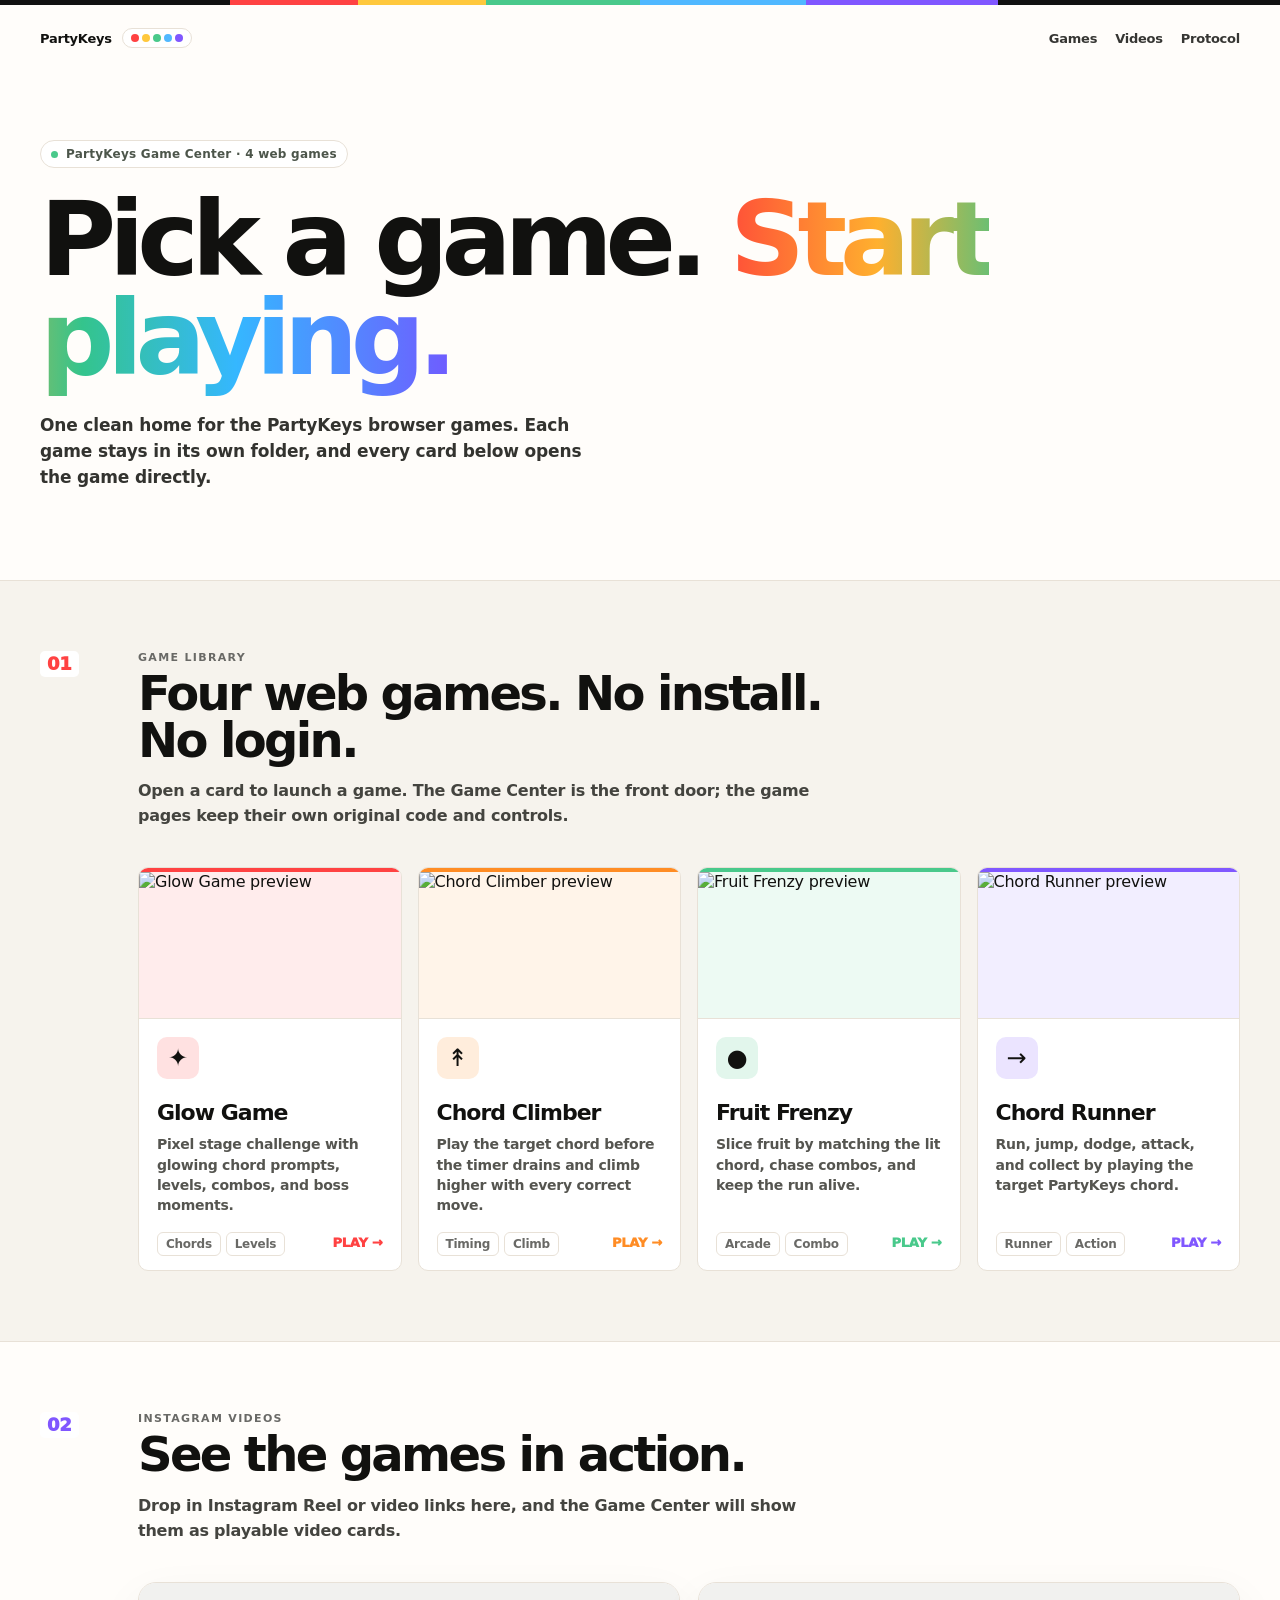
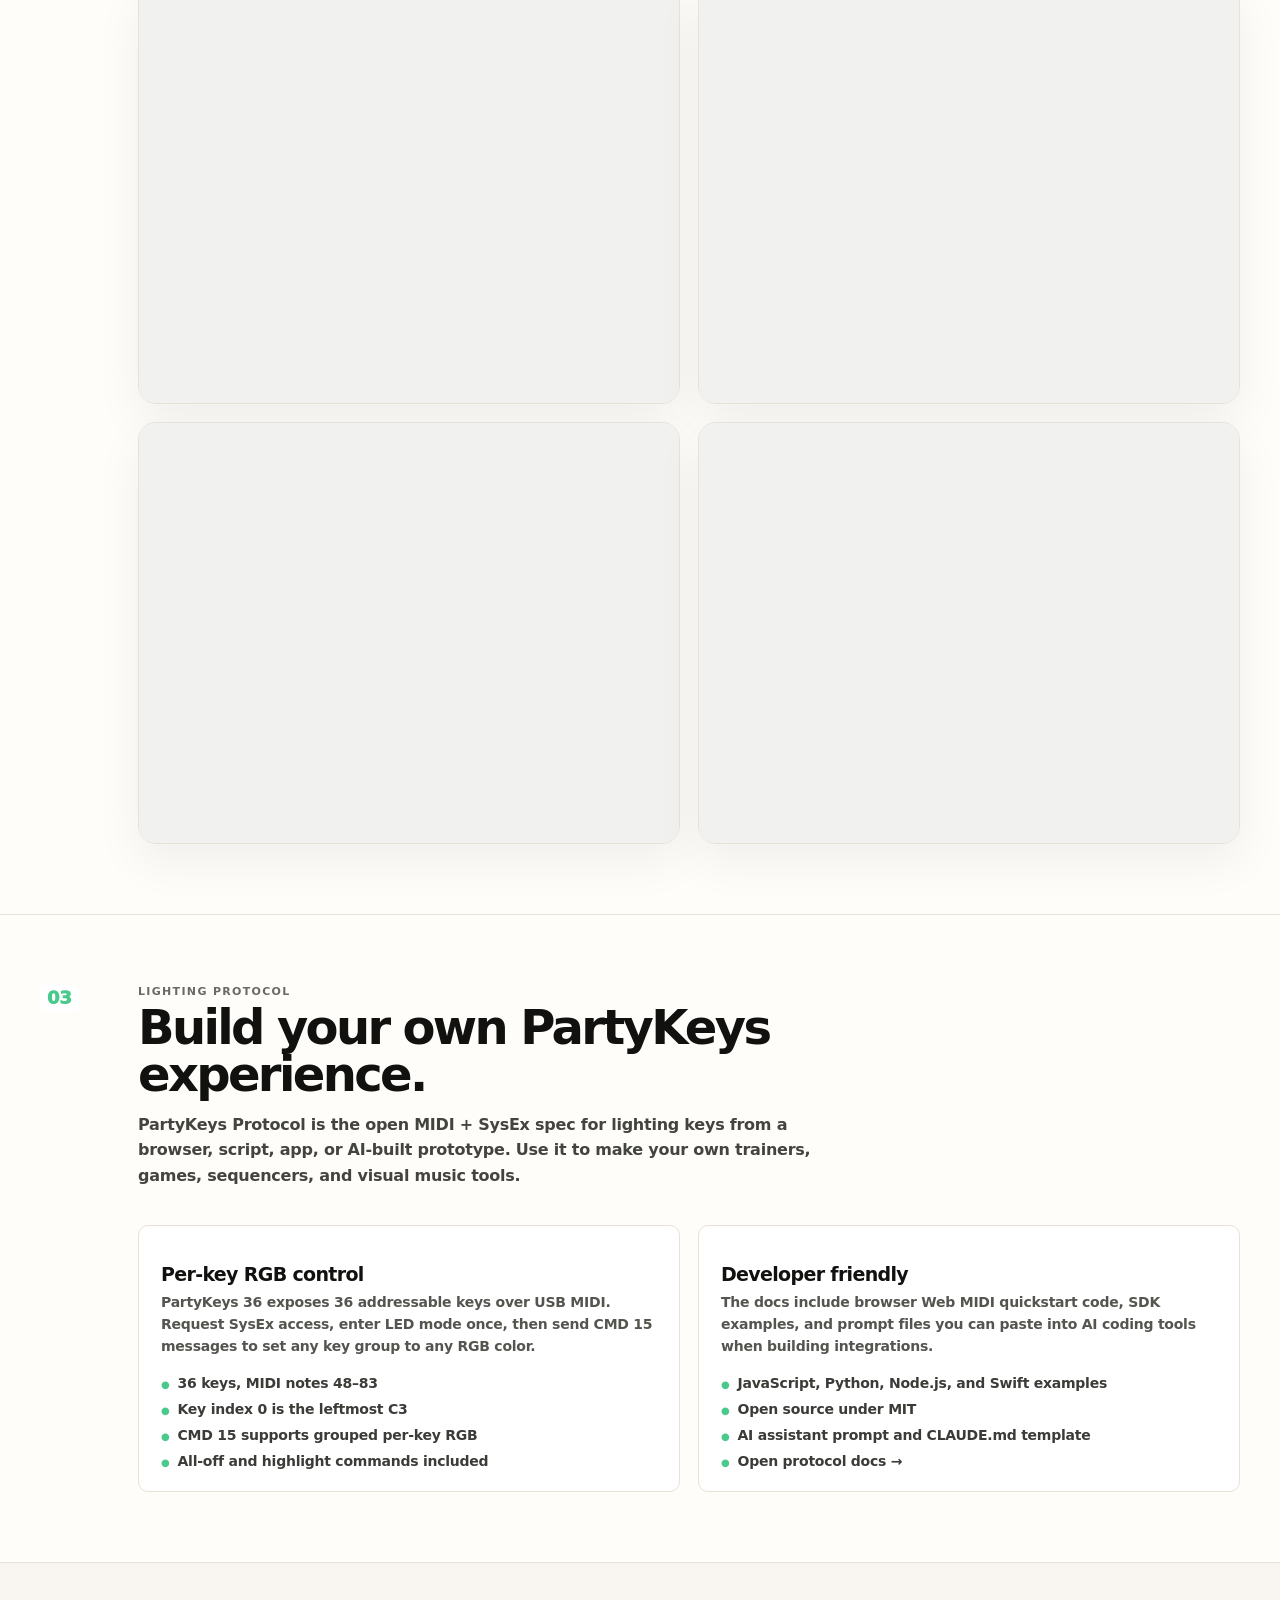
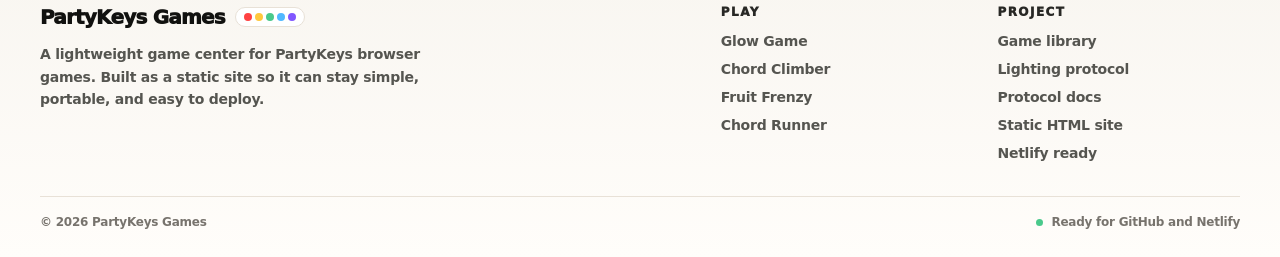
==== commit ec56cba1: "Add files via upload" ====
--- a/partykeys-games/index.html
+++ b/partykeys-games/index.html
@@ -226,7 +226,7 @@
 
       .game-card {
         position: relative;
-        min-height: 245px;
+        min-height: 355px;
         display: flex;
         flex-direction: column;
         overflow: hidden;
@@ -236,6 +236,26 @@
         content: "";
         height: 4px;
         background: var(--accent);
+      }
+
+      .game-thumb {
+        position: relative;
+        aspect-ratio: 16 / 9;
+        overflow: hidden;
+        border-bottom: 1px solid var(--line);
+        background: color-mix(in srgb, var(--accent) 10%, #fff);
+      }
+
+      .game-thumb img {
+        display: block;
+        width: 100%;
+        height: 100%;
+        object-fit: cover;
+        transition: transform 180ms ease;
+      }
+
+      .game-card:hover .game-thumb img {
+        transform: scale(1.035);
       }
 
       .game-body {
@@ -293,6 +313,70 @@
         font-size: 13px;
         font-weight: 950;
         text-transform: uppercase;
+      }
+
+      .video-section-head {
+        display: grid;
+        gap: 18px;
+      }
+
+      .video-section-head h2 {
+        max-width: 980px;
+      }
+
+      .video-grid {
+        display: grid;
+        grid-template-columns: repeat(2, minmax(0, 1fr));
+        gap: 18px;
+        margin-top: 38px;
+      }
+
+      .video-card {
+        min-height: 420px;
+        overflow: hidden;
+        border: 1px solid var(--line);
+        border-radius: 18px;
+        background: #fff;
+        box-shadow: 0 18px 48px rgba(17, 17, 15, 0.06);
+      }
+
+      .video-card iframe,
+      .video-card video {
+        display: block;
+        width: 100%;
+        height: 420px;
+        border: 0;
+        background: #f1f1ef;
+      }
+
+      .video-card video {
+        object-fit: cover;
+      }
+
+      .video-empty {
+        margin-top: 38px;
+        padding: 34px;
+        border: 1px dashed #d6ccbd;
+        border-radius: 18px;
+        background:
+          radial-gradient(circle at 18% 20%, rgba(128, 87, 255, 0.08), transparent 28%),
+          radial-gradient(circle at 78% 30%, rgba(80, 184, 255, 0.12), transparent 26%),
+          #fff;
+      }
+
+      .video-empty strong {
+        display: block;
+        font-size: 22px;
+        letter-spacing: -0.04em;
+      }
+
+      .video-empty p {
+        max-width: 620px;
+        margin: 10px 0 0;
+        color: #555550;
+        font-size: 15px;
+        line-height: 1.55;
+        font-weight: 600;
       }
 
       .connect-grid {
@@ -421,6 +505,10 @@
           grid-template-columns: repeat(2, minmax(0, 1fr));
         }
 
+        .video-grid {
+          grid-template-columns: 1fr;
+        }
+
         .connect-grid,
         .footer-inner {
           grid-template-columns: 1fr;
@@ -457,6 +545,18 @@
 
         .game-grid {
           grid-template-columns: 1fr;
+        }
+
+        .video-section-head {
+          align-items: flex-start;
+          flex-direction: column;
+        }
+
+        .video-card,
+        .video-card iframe,
+        .video-card video {
+          min-height: 0;
+          height: 520px;
         }
 
         .game-card {
@@ -484,7 +584,8 @@
       </a>
       <nav class="nav" aria-label="Main navigation">
         <a href="#games">Games</a>
-        <a href="#connect">Connect</a>
+        <a href="#videos">Videos</a>
+        <a href="#protocol">Protocol</a>
       </nav>
     </header>
 
@@ -512,32 +613,48 @@
         </div>
       </section>
 
-      <section class="section" id="connect" style="--num-color: var(--green)">
+      <section class="section" id="videos" style="--num-color: var(--violet)">
         <div class="wrap section-inner">
           <div class="num">02</div>
           <div>
-            <div class="section-kicker">Connection</div>
-            <h2>Two ways to play. Both under a minute.</h2>
-            <p class="lead">Use PartyKeys in Chrome or Edge for the full Web MIDI experience, or start with demo mode when you just want to preview the gameplay.</p>
+            <div class="video-section-head">
+              <div>
+                <div class="section-kicker">Instagram videos</div>
+                <h2>See the games in action.</h2>
+                <p class="lead">Drop in Instagram Reel or video links here, and the Game Center will show them as playable video cards.</p>
+              </div>
+            </div>
+            <div class="video-grid" id="videoGrid" aria-label="PartyKeys Instagram videos"></div>
+          </div>
+        </div>
+      </section>
+
+      <section class="section" id="protocol" style="--num-color: var(--green)">
+        <div class="wrap section-inner">
+          <div class="num">03</div>
+          <div>
+            <div class="section-kicker">Lighting protocol</div>
+            <h2>Build your own PartyKeys experience.</h2>
+            <p class="lead">PartyKeys Protocol is the open MIDI + SysEx spec for lighting keys from a browser, script, app, or AI-built prototype. Use it to make your own trainers, games, sequencers, and visual music tools.</p>
             <div class="connect-grid">
               <article class="note-card">
-                <h3>With PartyKeys</h3>
-                <p>Best for LED prompts and real chord input.</p>
+                <h3>Per-key RGB control</h3>
+                <p>PartyKeys 36 exposes 36 addressable keys over USB MIDI. Request SysEx access, enter LED mode once, then send CMD 15 messages to set any key group to any RGB color.</p>
                 <ul class="check-list">
-                  <li>Open the site over HTTPS on Netlify</li>
-                  <li>Use Chrome or Edge</li>
-                  <li>Connect MIDI inside the game</li>
-                  <li>Follow the lit chord prompts</li>
+                  <li>36 keys, MIDI notes 48–83</li>
+                  <li>Key index 0 is the leftmost C3</li>
+                  <li>CMD 15 supports grouped per-key RGB</li>
+                  <li>All-off and highlight commands included</li>
                 </ul>
               </article>
               <article class="note-card">
-                <h3>Demo mode</h3>
-                <p>Best for testing, filming, and quick sharing.</p>
+                <h3>Developer friendly</h3>
+                <p>The docs include browser Web MIDI quickstart code, SDK examples, and prompt files you can paste into AI coding tools when building integrations.</p>
                 <ul class="check-list">
-                  <li>No hardware needed</li>
-                  <li>Works from the browser</li>
-                  <li>Great for checking layouts</li>
-                  <li>Useful before a live demo</li>
+                  <li>JavaScript, Python, Node.js, and Swift examples</li>
+                  <li>Open source under MIT</li>
+                  <li>AI assistant prompt and CLAUDE.md template</li>
+                  <li><a href="https://protocol.partykeys.org/" target="_blank" rel="noopener">Open protocol docs →</a></li>
                 </ul>
               </article>
             </div>
@@ -576,7 +693,8 @@
           <h3>Project</h3>
           <ul class="footer-links">
             <li><a href="#games">Game library</a></li>
-            <li><a href="#connect">Connection</a></li>
+            <li><a href="#protocol">Lighting protocol</a></li>
+            <li><a href="https://protocol.partykeys.org/" target="_blank" rel="noopener">Protocol docs</a></li>
             <li><span>Static HTML site</span></li>
             <li><span>Netlify ready</span></li>
           </ul>
@@ -594,6 +712,7 @@
           title: "Glow Game",
           description: "Pixel stage challenge with glowing chord prompts, levels, combos, and boss moments.",
           url: "./games/glow-game/",
+          thumb: "./assets/thumbs/glow-game.png",
           icon: "✦",
           accent: "#ff4242",
           tags: ["Chords", "Levels"]
@@ -602,6 +721,7 @@
           title: "Chord Climber",
           description: "Play the target chord before the timer drains and climb higher with every correct move.",
           url: "./games/chord-climber/",
+          thumb: "./assets/thumbs/chord-climber.png",
           icon: "↟",
           accent: "#ff8c24",
           tags: ["Timing", "Climb"]
@@ -610,6 +730,7 @@
           title: "Fruit Frenzy",
           description: "Slice fruit by matching the lit chord, chase combos, and keep the run alive.",
           url: "./games/fruit-frenzy/",
+          thumb: "./assets/thumbs/fruit-frenzy.png",
           icon: "●",
           accent: "#49c98b",
           tags: ["Arcade", "Combo"]
@@ -618,6 +739,7 @@
           title: "Chord Runner",
           description: "Run, jump, dodge, attack, and collect by playing the target PartyKeys chord.",
           url: "./games/chord-runner/",
+          thumb: "./assets/thumbs/chord-runner.png",
           icon: "→",
           accent: "#8057ff",
           tags: ["Runner", "Action"]
@@ -625,9 +747,20 @@
       ];
 
       const gameGrid = document.getElementById("gameGrid");
+      const videoGrid = document.getElementById("videoGrid");
+
+      const videos = [
+        { title: "PartyKeys Instagram Reel 01", url: "https://www.instagram.com/reel/DZfoWzqlTkw/" },
+        { title: "PartyKeys Instagram Reel 02", url: "https://www.instagram.com/reel/DZp0yU3AUCl/" },
+        { title: "PartyKeys Instagram Reel 03", url: "https://www.instagram.com/reel/DZX6WTQjSQ5/" },
+        { title: "PartyKeys Instagram Reel 04", url: "https://www.instagram.com/reel/DZdC-zdiC5W/" },
+      ];
 
       gameGrid.innerHTML = games.map((game) => `
         <a class="game-card" href="${game.url}" style="--accent:${game.accent}" aria-label="Play ${game.title}">
+          <div class="game-thumb">
+            <img src="${game.thumb}" alt="${game.title} preview" loading="lazy">
+          </div>
           <div class="game-body">
             <div class="game-icon" aria-hidden="true">${game.icon}</div>
             <h3>${game.title}</h3>
@@ -639,6 +772,39 @@
           </div>
         </a>
       `).join("");
+
+      function renderVideo(video) {
+        const isDirectVideo = video.type === "video" || /\.(mp4|webm|ogg)(\?.*)?$/i.test(video.url);
+
+        if (isDirectVideo) {
+          return `
+            <article class="video-card">
+              <video src="${video.url}" controls playsinline preload="metadata" aria-label="${video.title || "PartyKeys video"}"></video>
+            </article>
+          `;
+        }
+
+        return `
+          <article class="video-card">
+            <iframe
+              src="${video.url.replace(/\/$/, "")}/embed"
+              title="${video.title || "PartyKeys Instagram video"}"
+              loading="lazy"
+              allowfullscreen>
+            </iframe>
+          </article>
+        `;
+      }
+
+      videoGrid.innerHTML = videos.length
+        ? videos.map(renderVideo).join("")
+        : `
+          <div class="video-empty">
+            <strong>Instagram video links are ready to add.</strong>
+            <p>Send the Reel or post URLs, and they will appear here as playable cards with the same clean layout as the rest of the Game Center.</p>
+          </div>
+        `;
+
     </script>
   </body>
 </html>
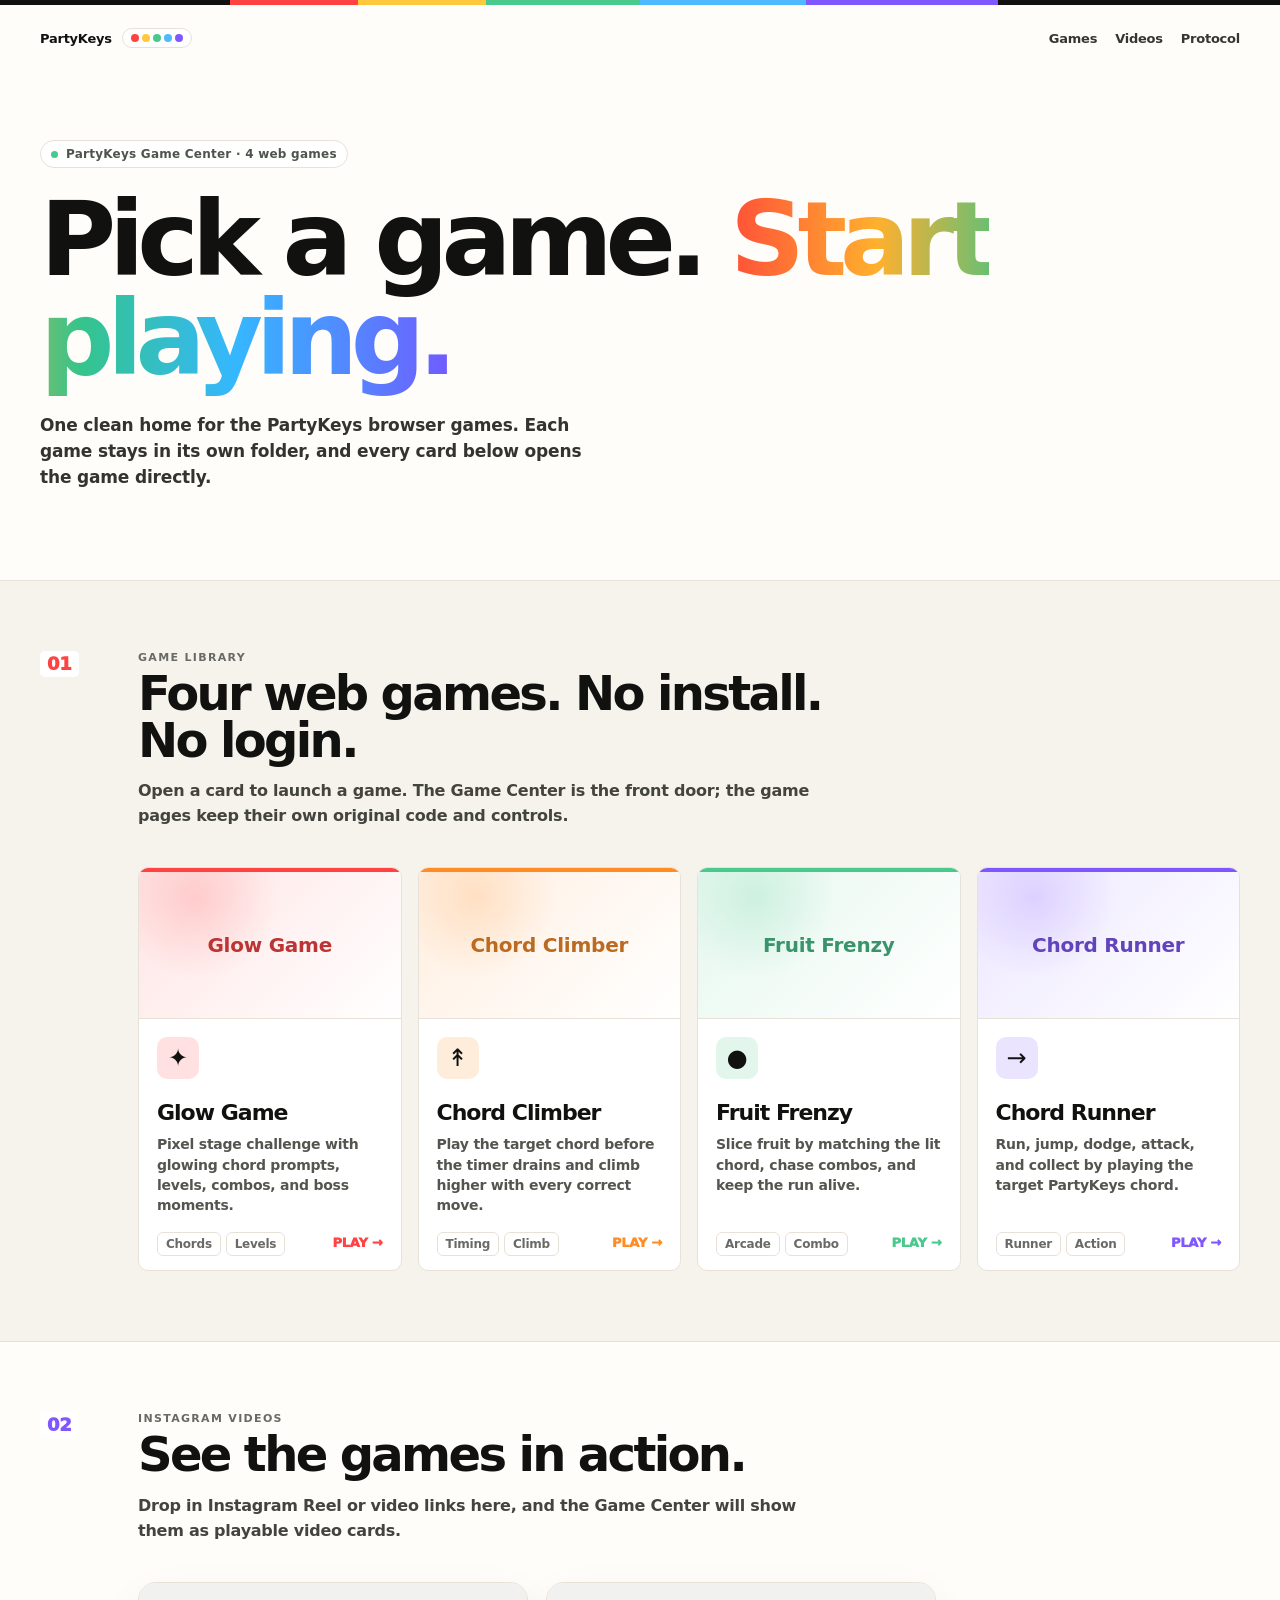
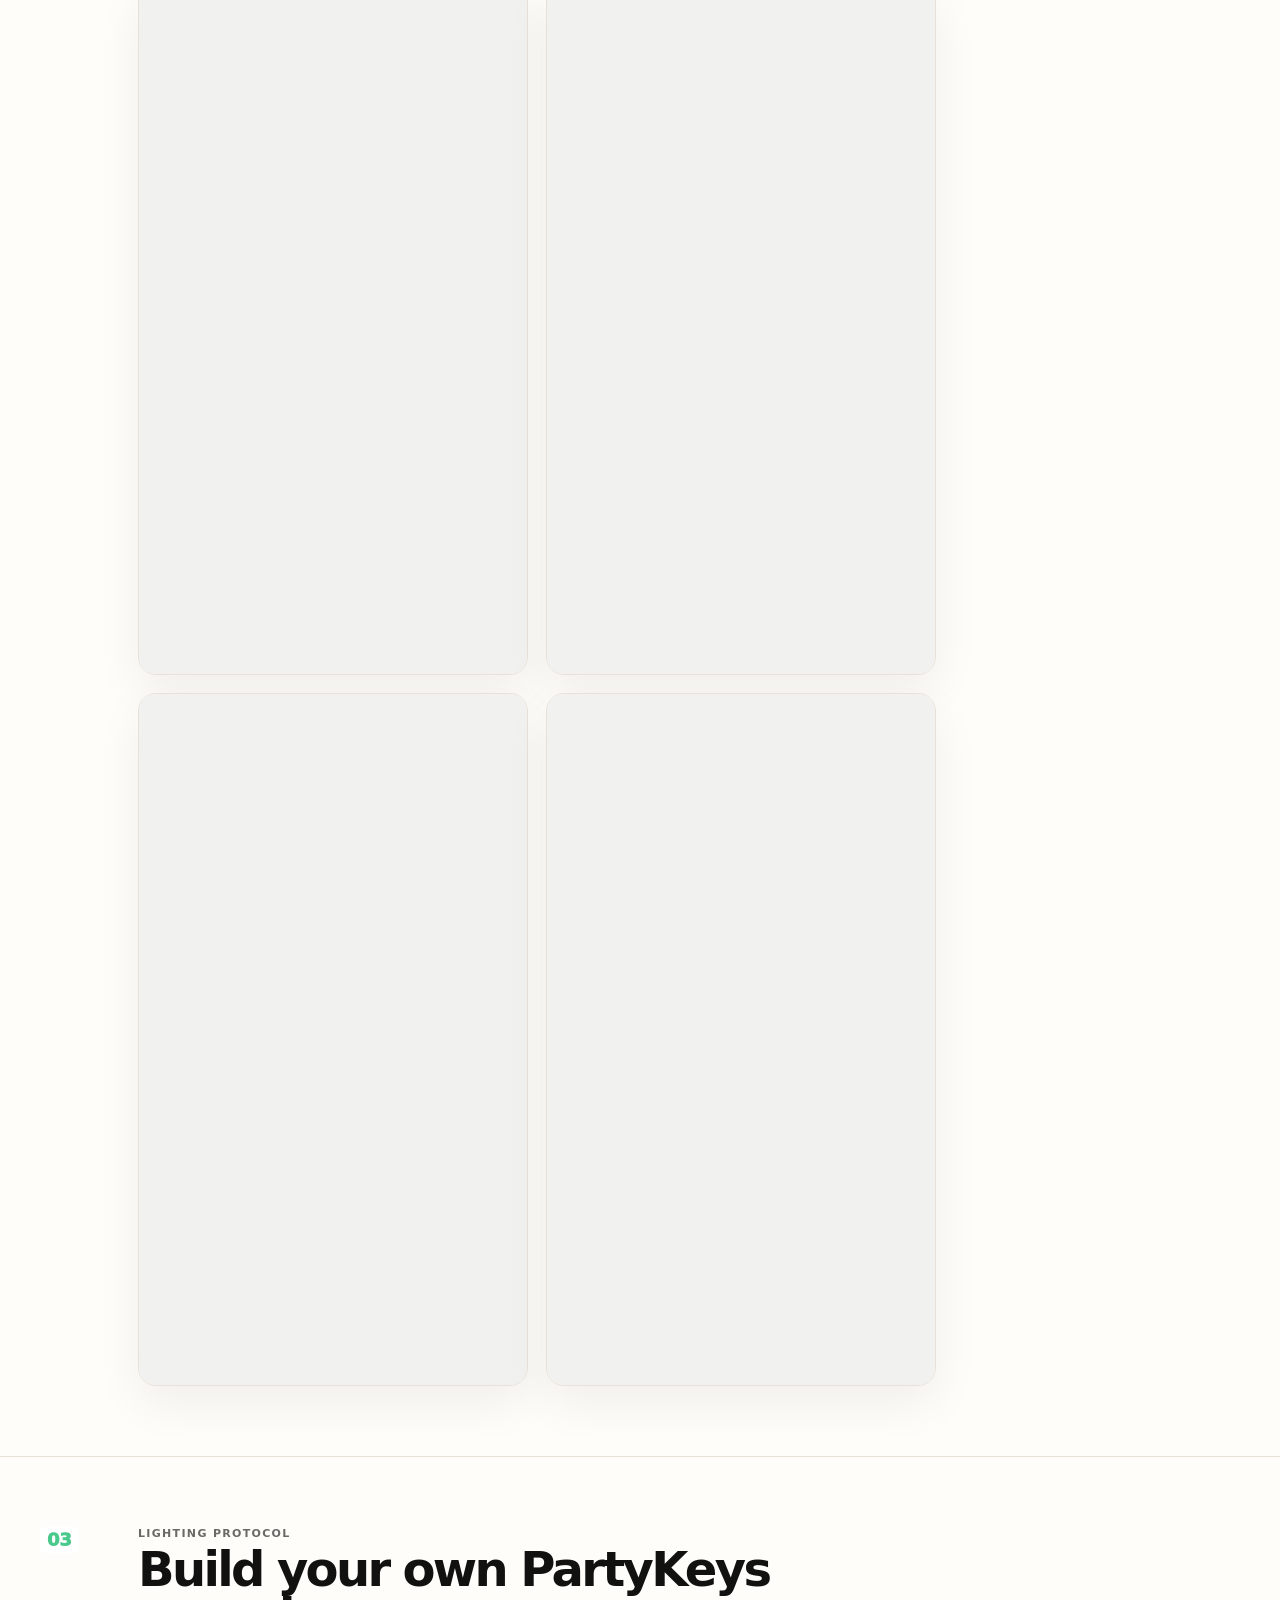
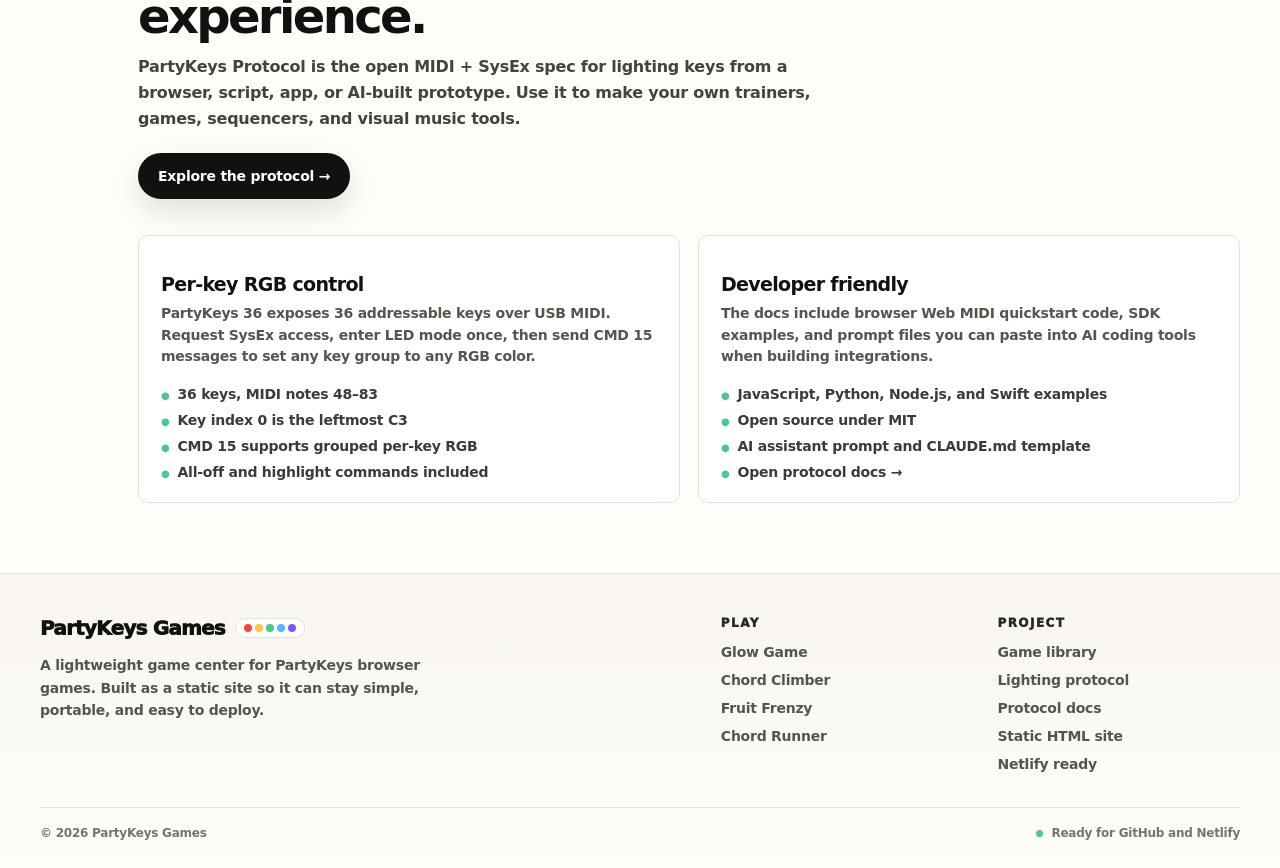
==== commit 2164df57: "Add files via upload" ====
--- a/partykeys-games/index.html
+++ b/partykeys-games/index.html
@@ -246,7 +246,24 @@
         background: color-mix(in srgb, var(--accent) 10%, #fff);
       }
 
+      .thumb-fallback {
+        position: absolute;
+        inset: 0;
+        display: grid;
+        place-items: center;
+        padding: 18px;
+        color: color-mix(in srgb, var(--accent) 72%, #111);
+        font-size: 20px;
+        font-weight: 900;
+        text-align: center;
+        background:
+          radial-gradient(circle at 22% 18%, color-mix(in srgb, var(--accent) 18%, transparent), transparent 34%),
+          linear-gradient(135deg, color-mix(in srgb, var(--accent) 14%, #fff), #fff);
+      }
+
       .game-thumb img {
+        position: relative;
+        z-index: 1;
         display: block;
         width: 100%;
         height: 100%;
@@ -326,13 +343,14 @@
 
       .video-grid {
         display: grid;
-        grid-template-columns: repeat(2, minmax(0, 1fr));
+        grid-template-columns: repeat(2, minmax(260px, 390px));
         gap: 18px;
+        justify-content: start;
         margin-top: 38px;
       }
 
       .video-card {
-        min-height: 420px;
+        aspect-ratio: 9 / 16;
         overflow: hidden;
         border: 1px solid var(--line);
         border-radius: 18px;
@@ -344,7 +362,7 @@
       .video-card video {
         display: block;
         width: 100%;
-        height: 420px;
+        height: 100%;
         border: 0;
         background: #f1f1ef;
       }
@@ -379,6 +397,32 @@
         font-weight: 600;
       }
 
+      .cta-row {
+        display: flex;
+        flex-wrap: wrap;
+        gap: 12px;
+        margin-top: 22px;
+      }
+
+      .cta-button {
+        display: inline-flex;
+        align-items: center;
+        justify-content: center;
+        min-height: 46px;
+        padding: 0 18px;
+        border: 2px solid var(--ink);
+        border-radius: 999px;
+        background: var(--ink);
+        color: #fff;
+        font-size: 14px;
+        font-weight: 900;
+        box-shadow: 0 12px 28px rgba(17, 17, 15, 0.12);
+      }
+
+      .cta-button:hover {
+        transform: translateY(-1px);
+      }
+
       .connect-grid {
         display: grid;
         grid-template-columns: repeat(2, minmax(0, 1fr));
@@ -506,7 +550,7 @@
         }
 
         .video-grid {
-          grid-template-columns: 1fr;
+          grid-template-columns: repeat(2, minmax(220px, 1fr));
         }
 
         .connect-grid,
@@ -552,11 +596,13 @@
           flex-direction: column;
         }
 
-        .video-card,
-        .video-card iframe,
-        .video-card video {
-          min-height: 0;
-          height: 520px;
+        .video-grid {
+          grid-template-columns: minmax(0, 1fr);
+          justify-content: stretch;
+        }
+
+        .video-card {
+          width: min(100%, 390px);
         }
 
         .game-card {
@@ -636,6 +682,9 @@
             <div class="section-kicker">Lighting protocol</div>
             <h2>Build your own PartyKeys experience.</h2>
             <p class="lead">PartyKeys Protocol is the open MIDI + SysEx spec for lighting keys from a browser, script, app, or AI-built prototype. Use it to make your own trainers, games, sequencers, and visual music tools.</p>
+            <div class="cta-row">
+              <a class="cta-button" href="https://protocol.partykeys.org/" target="_blank" rel="noopener">Explore the protocol →</a>
+            </div>
             <div class="connect-grid">
               <article class="note-card">
                 <h3>Per-key RGB control</h3>
@@ -712,7 +761,7 @@
           title: "Glow Game",
           description: "Pixel stage challenge with glowing chord prompts, levels, combos, and boss moments.",
           url: "./games/glow-game/",
-          thumb: "./assets/thumbs/glow-game.png",
+          thumb: "assets/thumbs/glow-game.png",
           icon: "✦",
           accent: "#ff4242",
           tags: ["Chords", "Levels"]
@@ -721,7 +770,7 @@
           title: "Chord Climber",
           description: "Play the target chord before the timer drains and climb higher with every correct move.",
           url: "./games/chord-climber/",
-          thumb: "./assets/thumbs/chord-climber.png",
+          thumb: "assets/thumbs/chord-climber.png",
           icon: "↟",
           accent: "#ff8c24",
           tags: ["Timing", "Climb"]
@@ -730,7 +779,7 @@
           title: "Fruit Frenzy",
           description: "Slice fruit by matching the lit chord, chase combos, and keep the run alive.",
           url: "./games/fruit-frenzy/",
-          thumb: "./assets/thumbs/fruit-frenzy.png",
+          thumb: "assets/thumbs/fruit-frenzy.png",
           icon: "●",
           accent: "#49c98b",
           tags: ["Arcade", "Combo"]
@@ -739,7 +788,7 @@
           title: "Chord Runner",
           description: "Run, jump, dodge, attack, and collect by playing the target PartyKeys chord.",
           url: "./games/chord-runner/",
-          thumb: "./assets/thumbs/chord-runner.png",
+          thumb: "assets/thumbs/chord-runner.png",
           icon: "→",
           accent: "#8057ff",
           tags: ["Runner", "Action"]
@@ -759,7 +808,8 @@
       gameGrid.innerHTML = games.map((game) => `
         <a class="game-card" href="${game.url}" style="--accent:${game.accent}" aria-label="Play ${game.title}">
           <div class="game-thumb">
-            <img src="${game.thumb}" alt="${game.title} preview" loading="lazy">
+            <div class="thumb-fallback" aria-hidden="true">${game.title}</div>
+            <img src="${game.thumb}" alt="${game.title} preview" loading="lazy" decoding="async" onerror="this.remove()">
           </div>
           <div class="game-body">
             <div class="game-icon" aria-hidden="true">${game.icon}</div>
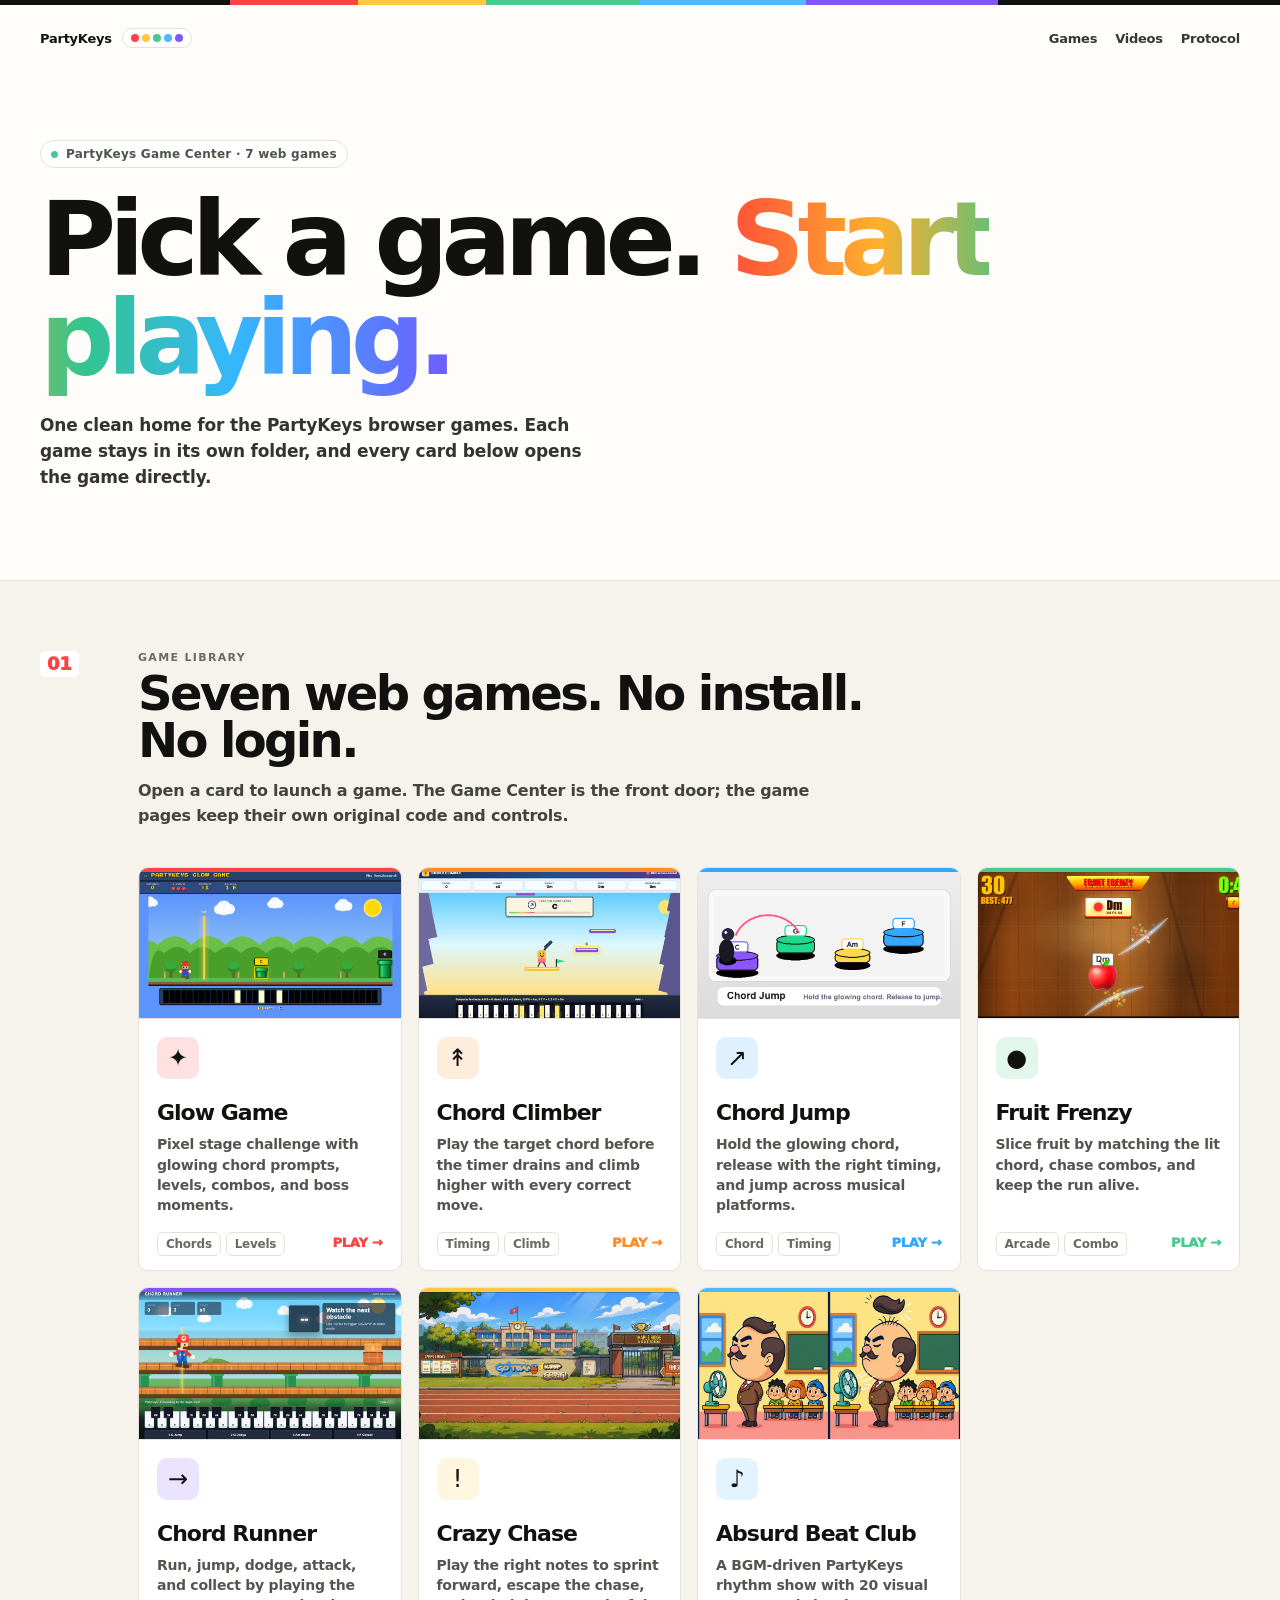
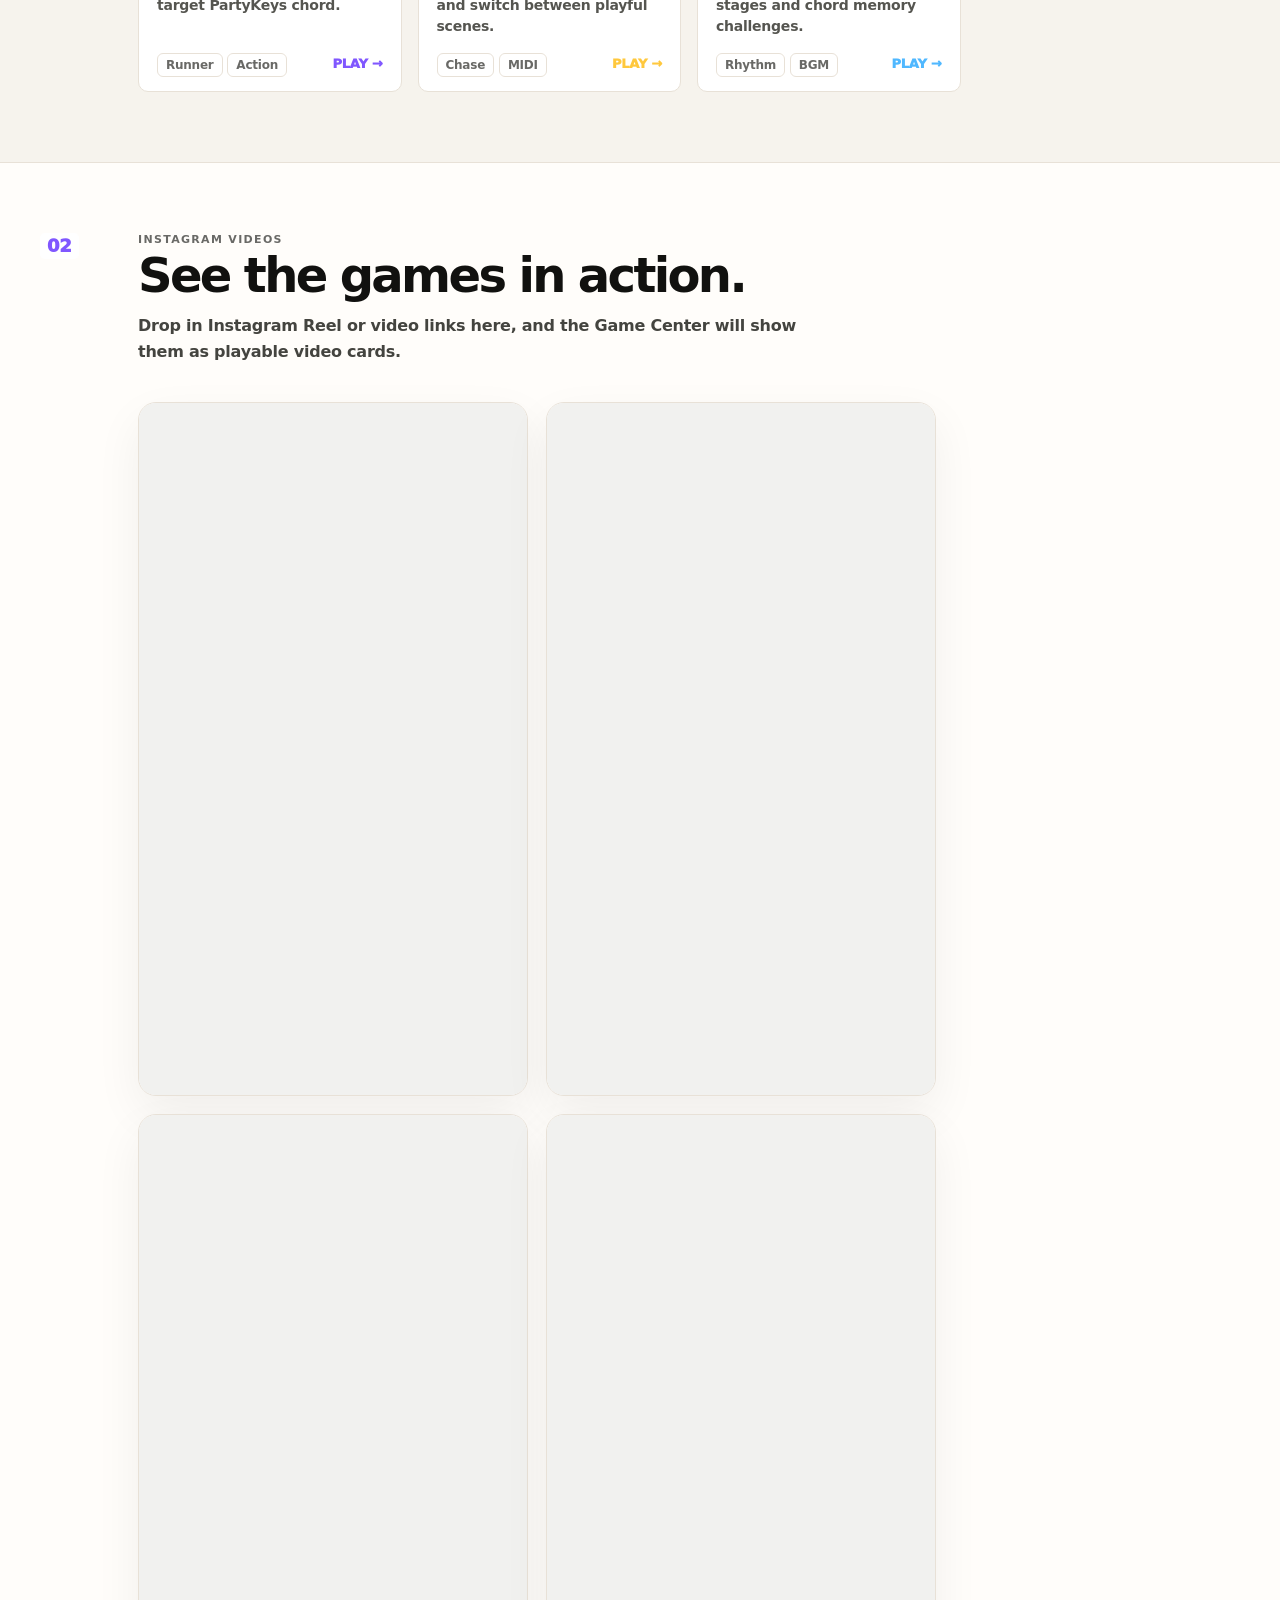
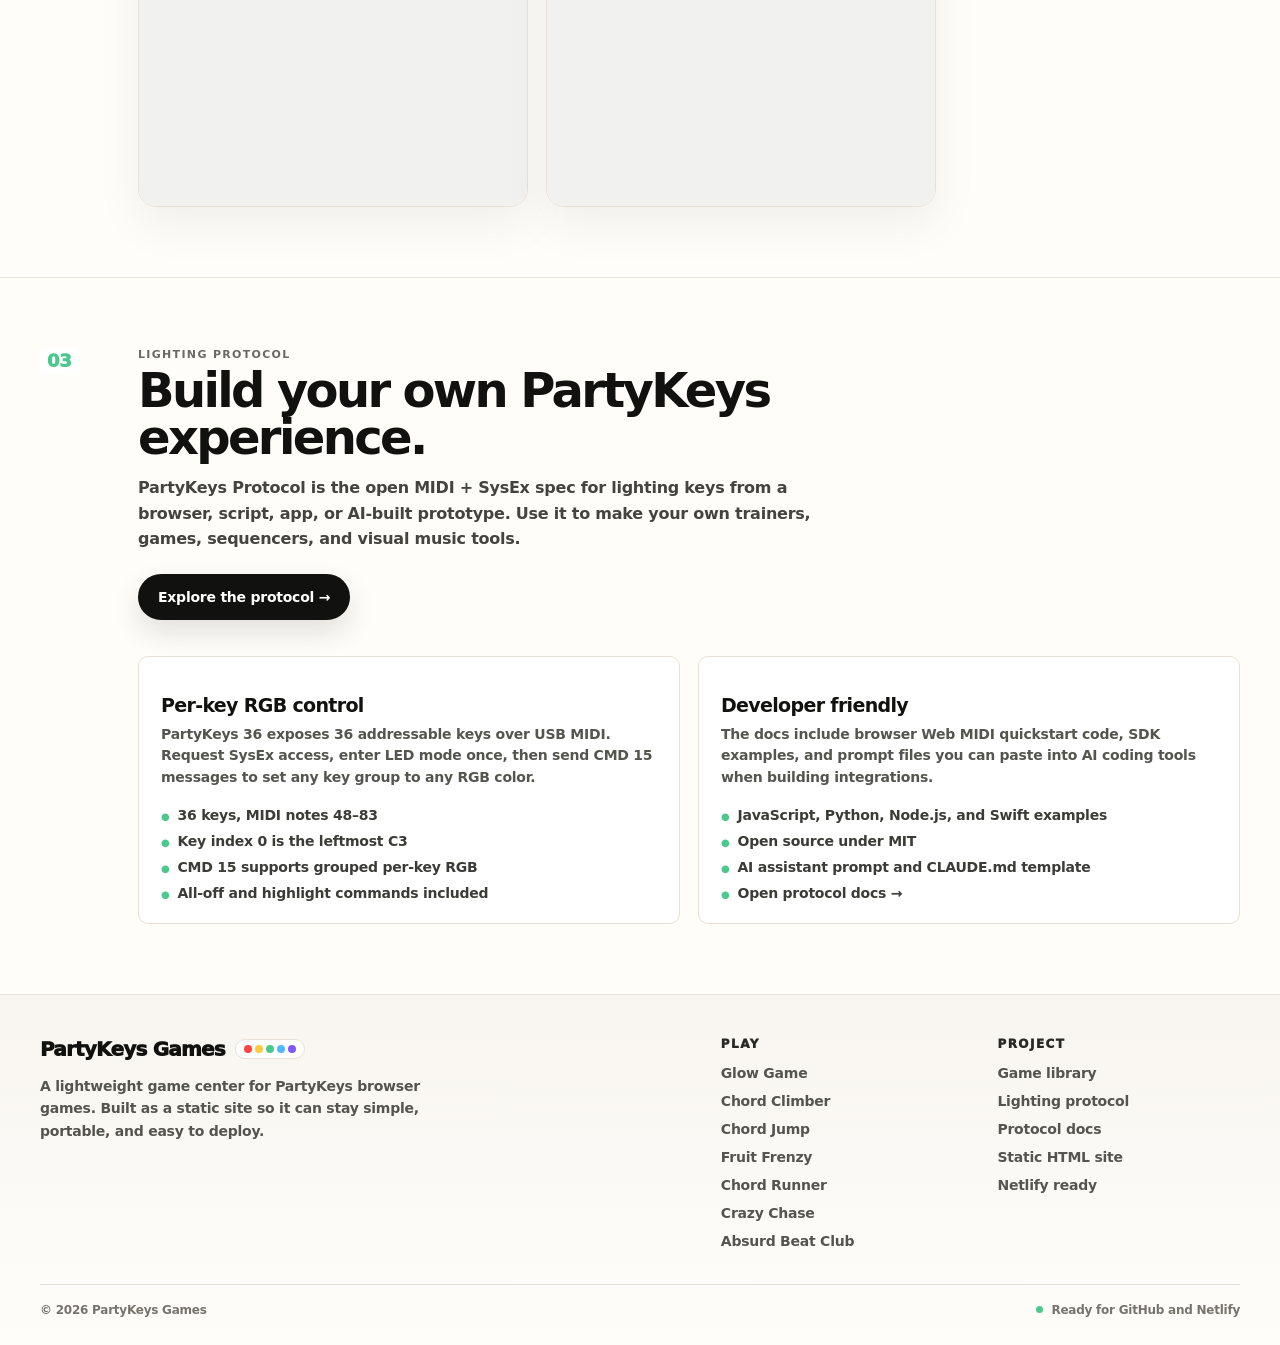
==== commit 93897608: "Add files via upload" ====
--- a/partykeys-games/index.html
+++ b/partykeys-games/index.html
@@ -219,7 +219,7 @@
 
       .game-grid {
         display: grid;
-        grid-template-columns: repeat(4, minmax(0, 1fr));
+        grid-template-columns: repeat(auto-fit, minmax(240px, 1fr));
         gap: 16px;
         margin-top: 38px;
       }
@@ -637,7 +637,7 @@
 
     <main>
       <section class="wrap hero">
-        <div class="eyebrow">PartyKeys Game Center · 4 web games</div>
+        <div class="eyebrow">PartyKeys Game Center · 7 web games</div>
         <h1>
           Pick a game.
           <span class="gradient-line">Start playing.</span>
@@ -652,7 +652,7 @@
           <div class="num">01</div>
           <div>
             <div class="section-kicker">Game library</div>
-            <h2>Four web games. No install. No login.</h2>
+            <h2>Seven web games. No install. No login.</h2>
             <p class="lead">Open a card to launch a game. The Game Center is the front door; the game pages keep their own original code and controls.</p>
             <div class="game-grid" id="gameGrid" aria-label="PartyKeys games"></div>
           </div>
@@ -733,8 +733,11 @@
           <ul class="footer-links">
             <li><a href="./games/glow-game/">Glow Game</a></li>
             <li><a href="./games/chord-climber/">Chord Climber</a></li>
+            <li><a href="./games/chord-jump/">Chord Jump</a></li>
             <li><a href="./games/fruit-frenzy/">Fruit Frenzy</a></li>
             <li><a href="./games/chord-runner/">Chord Runner</a></li>
+            <li><a href="./games/crazy-chase/">Crazy Chase</a></li>
+            <li><a href="./games/absurd-beat-club/">Absurd Beat Club</a></li>
           </ul>
         </div>
 
@@ -761,7 +764,7 @@
           title: "Glow Game",
           description: "Pixel stage challenge with glowing chord prompts, levels, combos, and boss moments.",
           url: "./games/glow-game/",
-          thumb: "assets/thumbs/glow-game.png",
+          thumb: "./assets/thumbs/glow-game.png",
           icon: "✦",
           accent: "#ff4242",
           tags: ["Chords", "Levels"]
@@ -770,16 +773,25 @@
           title: "Chord Climber",
           description: "Play the target chord before the timer drains and climb higher with every correct move.",
           url: "./games/chord-climber/",
-          thumb: "assets/thumbs/chord-climber.png",
+          thumb: "./assets/thumbs/chord-climber.png",
           icon: "↟",
           accent: "#ff8c24",
           tags: ["Timing", "Climb"]
         },
         {
+          title: "Chord Jump",
+          description: "Hold the glowing chord, release with the right timing, and jump across musical platforms.",
+          url: "./games/chord-jump/",
+          thumb: "./assets/thumbs/chord-jump.png",
+          icon: "↗",
+          accent: "#35a7ff",
+          tags: ["Chord", "Timing"]
+        },
+        {
           title: "Fruit Frenzy",
           description: "Slice fruit by matching the lit chord, chase combos, and keep the run alive.",
           url: "./games/fruit-frenzy/",
-          thumb: "assets/thumbs/fruit-frenzy.png",
+          thumb: "./assets/thumbs/fruit-frenzy.png",
           icon: "●",
           accent: "#49c98b",
           tags: ["Arcade", "Combo"]
@@ -788,10 +800,28 @@
           title: "Chord Runner",
           description: "Run, jump, dodge, attack, and collect by playing the target PartyKeys chord.",
           url: "./games/chord-runner/",
-          thumb: "assets/thumbs/chord-runner.png",
+          thumb: "./assets/thumbs/chord-runner.png",
           icon: "→",
           accent: "#8057ff",
           tags: ["Runner", "Action"]
+        },
+        {
+          title: "Crazy Chase",
+          description: "Play the right notes to sprint forward, escape the chase, and switch between playful scenes.",
+          url: "./games/crazy-chase/",
+          thumb: "./assets/thumbs/crazy-chase.png",
+          icon: "!",
+          accent: "#ffc83d",
+          tags: ["Chase", "MIDI"]
+        },
+        {
+          title: "Absurd Beat Club",
+          description: "A BGM-driven PartyKeys rhythm show with 20 visual stages and chord memory challenges.",
+          url: "./games/absurd-beat-club/",
+          thumb: "./assets/thumbs/absurd-beat-club.jpg",
+          icon: "♪",
+          accent: "#50b8ff",
+          tags: ["Rhythm", "BGM"]
         }
       ];
 
